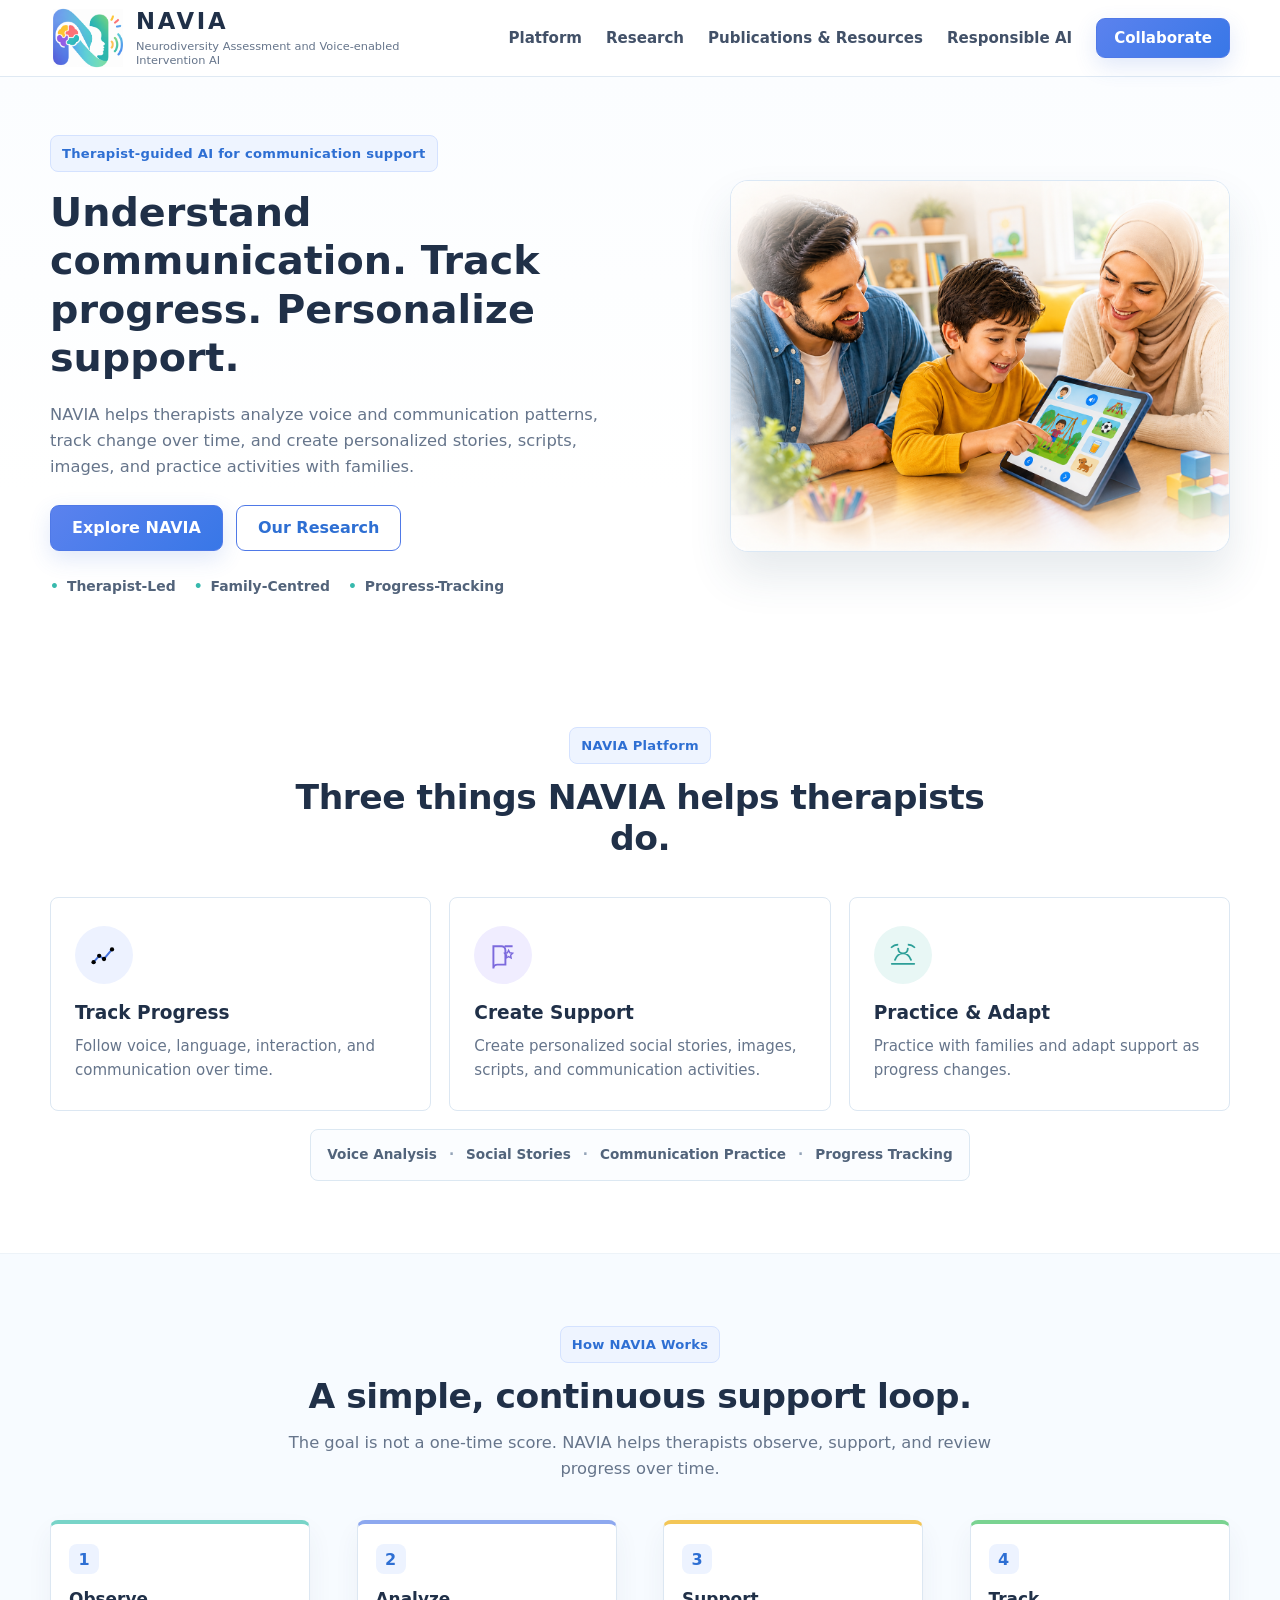
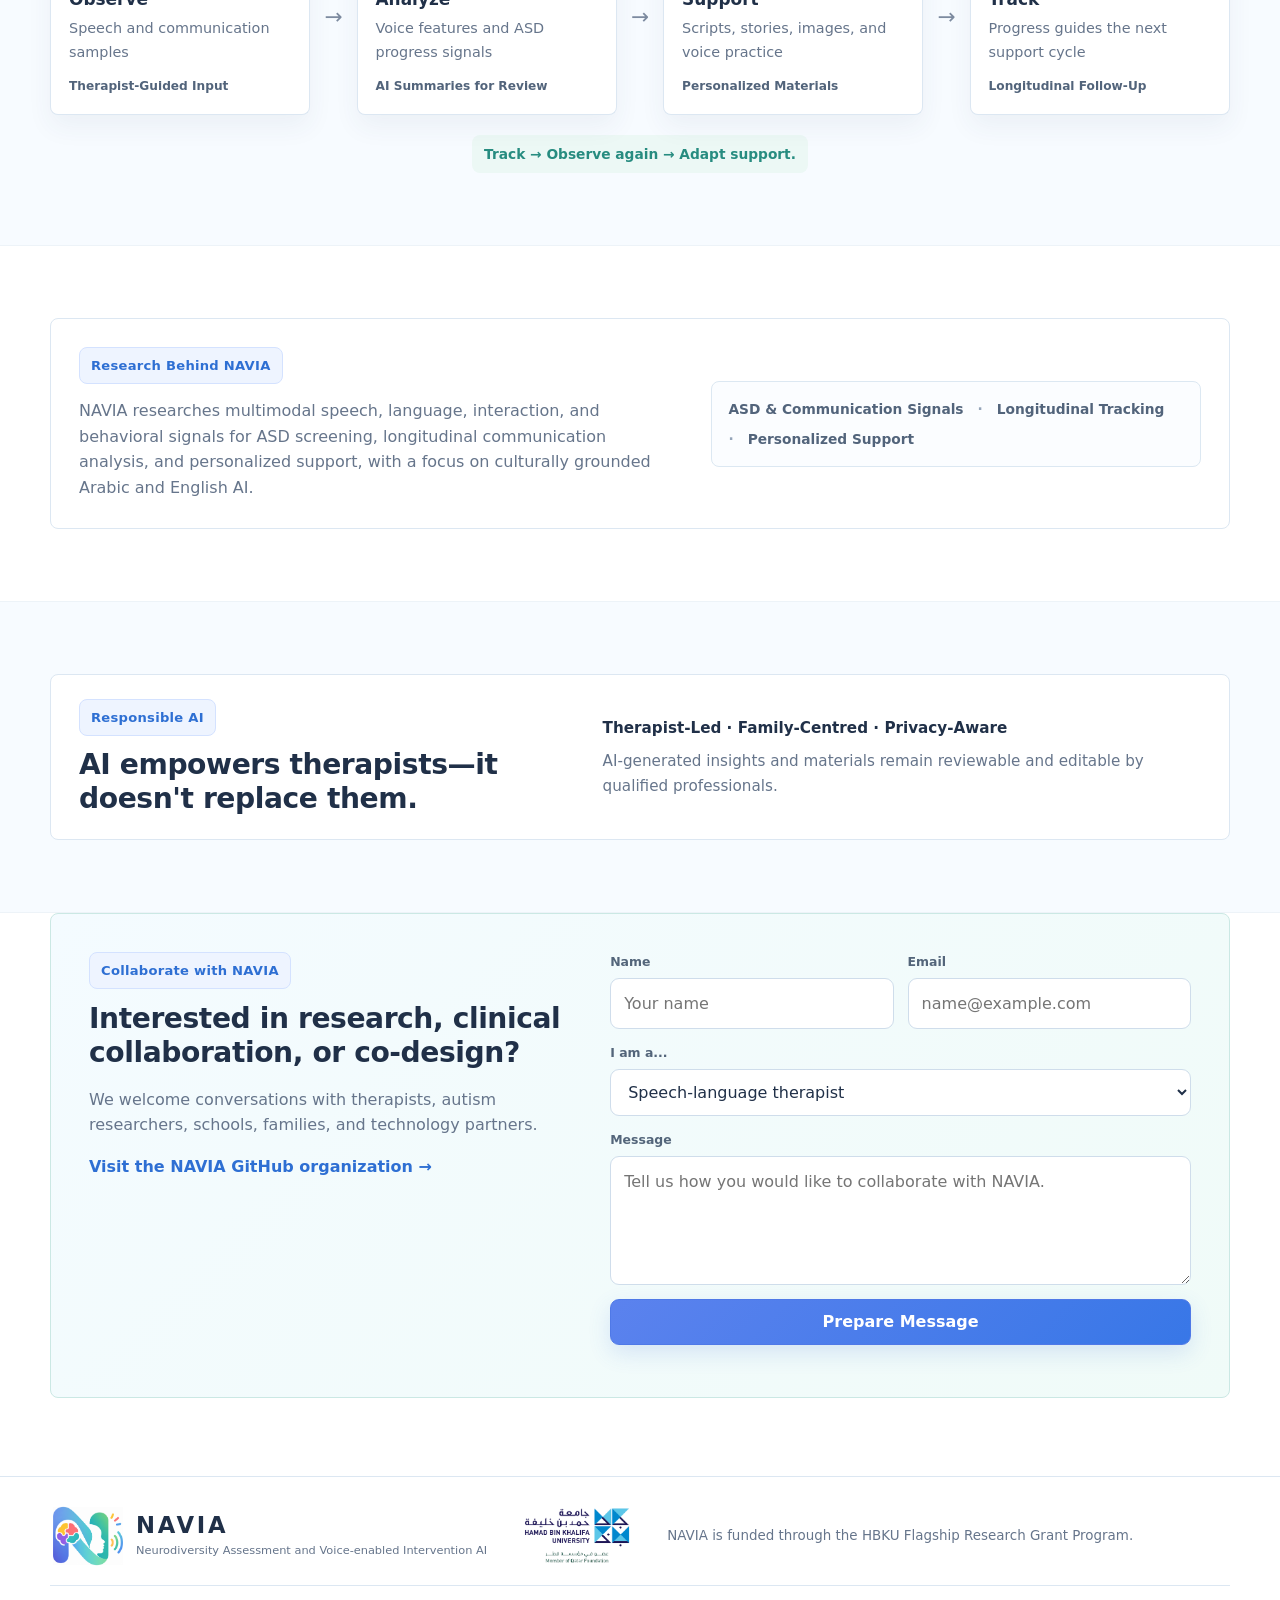
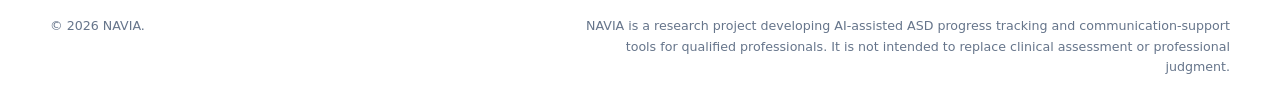
==== index.html @ 8b28de48 "Update homepage hero image" ====
<!doctype html>
<html lang="en">
<head>
  <meta charset="utf-8" />
  <meta name="viewport" content="width=device-width, initial-scale=1" />
  <meta name="description" content="NAVIA helps therapists use AI to track ASD progress, understand voice and communication patterns, and create personalized support for autistic children." />
  <meta name="theme-color" content="#ffffff" />
  <meta property="og:title" content="NAVIA — Neurodiversity Assessment and Voice-enabled Intervention AI" />
  <meta property="og:description" content="Track ASD progress, understand communication, and personalize support with therapist-guided multimodal AI." />
  <meta property="og:type" content="website" />
  <title>NAVIA — Neurodiversity Assessment and Voice-enabled Intervention AI</title>
  <link rel="stylesheet" href="styles.css?v=20260818-adapted" />
</head>
<body>
  <a class="skip-link" href="#main">Skip to content</a>

  <header class="site-header">
    <div class="container nav-wrap">
      <a class="brand" href="#home" aria-label="NAVIA home">
        <img class="brand-mark" src="assets/navia-logo.png?v=20260818-adapted" alt="" width="80" height="80" />
        <span class="brand-copy">
          <strong>NAVIA</strong>
          <small>Neurodiversity Assessment and Voice-enabled Intervention AI</small>
        </span>
      </a>

      <button class="nav-toggle" type="button" aria-label="Open navigation" aria-controls="primary-navigation" aria-expanded="false">
        <span></span><span></span><span></span>
      </button>

      <nav class="main-nav" id="primary-navigation" aria-label="Primary navigation">
        <a href="#platform">Platform</a>
        <a href="#research">Research</a>
        <a href="publications.html">Publications &amp; Resources</a>
        <a href="#responsible">Responsible AI</a>
        <a class="button button-small" href="#collaborate">Collaborate</a>
      </nav>
    </div>
  </header>

  <main id="main">
    <section class="hero" id="home">
      <div class="container hero-grid">
        <div class="hero-copy reveal">
          <span class="eyebrow">Therapist-guided AI for communication support</span>
          <h1 class="hero-title">Understand communication. Track progress. Personalize support.</h1>
          <p class="hero-lead">
            NAVIA helps therapists analyze voice and communication patterns, track change over time,
            and create personalized stories, scripts, images, and practice activities with families.
          </p>
          <div class="hero-actions">
            <a class="button" href="#platform">Explore NAVIA</a>
            <a class="button button-outline" href="#research">Our Research</a>
          </div>
          <div class="hero-trust" aria-label="NAVIA principles">
            <span>Therapist-Led</span>
            <span>Family-Centred</span>
            <span>Progress-Tracking</span>
          </div>
        </div>

        <div class="hero-visual reveal">
          <img
            src="assets/navia-hero-family.png?v=20260819-family-2"
            alt="Family supporting a child using a tablet-based communication activity"
            width="1535"
            height="1024"
          />
        </div>
      </div>
    </section>

    <section class="section" id="platform">
      <div class="container">
        <div class="section-heading reveal">
          <span class="eyebrow">NAVIA Platform</span>
          <h2>Three things NAVIA helps therapists do.</h2>
        </div>

        <div class="core-grid">
          <article class="core-card reveal">
            <div class="icon-circle blue">
              <svg viewBox="0 0 40 40" aria-hidden="true">
                <path d="M7 29l7-8 6 4 10-12" fill="none" stroke="currentColor" stroke-width="2.5"/>
                <circle cx="7" cy="29" r="2.7"/><circle cx="14" cy="21" r="2.7"/><circle cx="20" cy="25" r="2.7"/><circle cx="30" cy="13" r="2.7"/>
              </svg>
            </div>
            <h3>Track Progress</h3>
            <p>Follow voice, language, interaction, and communication over time.</p>
          </article>

          <article class="core-card reveal">
            <div class="icon-circle lavender">
              <svg viewBox="0 0 40 40" aria-hidden="true">
                <path d="M8 9h10a5 5 0 0 1 5 5v18H13a5 5 0 0 0-5 5zM32 9H22" fill="none" stroke="currentColor" stroke-width="2.4"/>
                <path d="M27 14l1.6 3.2 3.5.5-2.6 2.5.7 3.6-3.2-1.8-3.1 1.8.6-3.6-2.5-2.5 3.5-.5z" fill="none" stroke="currentColor" stroke-width="1.7"/>
              </svg>
            </div>
            <h3>Create Support</h3>
            <p>Create personalized social stories, images, scripts, and communication activities.</p>
          </article>

          <article class="core-card reveal">
            <div class="icon-circle teal">
              <svg viewBox="0 0 40 40" aria-hidden="true">
                <path d="M10 26c2-5 6-8 10-8s8 3 10 8M14 12a6 6 0 1 0 12 0M6 31h28" fill="none" stroke="currentColor" stroke-width="2.3" stroke-linecap="round"/>
                <path d="M5 11c3-3 6-4 9-4M35 11c-3-3-6-4-9-4" fill="none" stroke="currentColor" stroke-width="2"/>
              </svg>
            </div>
            <h3>Practice &amp; Adapt</h3>
            <p>Practice with families and adapt support as progress changes.</p>
          </article>
        </div>

        <div class="support-strip reveal">
          <span>Voice Analysis</span>
          <span>Social Stories</span>
          <span>Communication Practice</span>
          <span>Progress Tracking</span>
        </div>
      </div>
    </section>

    <section class="section soft" id="workflow">
      <div class="container">
        <div class="section-heading reveal">
          <span class="eyebrow">How NAVIA Works</span>
          <h2>A simple, continuous support loop.</h2>
          <p>The goal is not a one-time score. NAVIA helps therapists observe, support, and review progress over time.</p>
        </div>

        <div class="workflow-grid">
          <article class="workflow-step reveal">
            <span class="step-number">1</span>
            <h3>Observe</h3>
            <p>Speech and communication samples</p>
            <small>Therapist-Guided Input</small>
          </article>
          <div class="workflow-arrow" aria-hidden="true">→</div>
          <article class="workflow-step reveal">
            <span class="step-number">2</span>
            <h3>Analyze</h3>
            <p>Voice features and ASD progress signals</p>
            <small>AI Summaries for Review</small>
          </article>
          <div class="workflow-arrow" aria-hidden="true">→</div>
          <article class="workflow-step reveal">
            <span class="step-number">3</span>
            <h3>Support</h3>
            <p>Scripts, stories, images, and voice practice</p>
            <small>Personalized Materials</small>
          </article>
          <div class="workflow-arrow" aria-hidden="true">→</div>
          <article class="workflow-step reveal">
            <span class="step-number">4</span>
            <h3>Track</h3>
            <p>Progress guides the next support cycle</p>
            <small>Longitudinal Follow-Up</small>
          </article>
        </div>
        <p class="loop-note reveal">Track → Observe again → Adapt support.</p>
      </div>
    </section>

    <section class="section" id="research">
      <div class="container research-card reveal">
        <div class="research-copy">
          <span class="eyebrow">Research Behind NAVIA</span>
          <p>
            NAVIA researches multimodal speech, language, interaction, and behavioral signals for ASD
            screening, longitudinal communication analysis, and personalized support, with a focus on
            culturally grounded Arabic and English AI.
          </p>
        </div>

        <div class="research-tags" aria-label="NAVIA research areas">
          <span>ASD &amp; Communication Signals</span>
          <span>Longitudinal Tracking</span>
          <span>Personalized Support</span>
        </div>
      </div>
    </section>

    <section class="section soft" id="responsible">
      <div class="container responsible-block reveal">
        <div>
          <span class="eyebrow">Responsible AI</span>
          <h2>AI empowers therapists—it doesn't replace them.</h2>
        </div>
        <div class="responsible-copy">
          <strong>Therapist-Led · Family-Centred · Privacy-Aware</strong>
          <p>AI-generated insights and materials remain reviewable and editable by qualified professionals.</p>
        </div>
      </div>
    </section>

    <section class="cta-section" id="collaborate">
      <div class="container cta-card reveal">
        <div>
          <span class="eyebrow">Collaborate with NAVIA</span>
          <h2>Interested in research, clinical collaboration, or co-design?</h2>
          <p>We welcome conversations with therapists, autism researchers, schools, families, and technology partners.</p>
          <a class="text-link" href="https://github.com/NAVIA-NeurodiversityWSpeech">Visit the NAVIA GitHub organization →</a>
        </div>

        <form class="contact-form" id="contactForm">
          <label>
            <span>Name</span>
            <input type="text" name="name" placeholder="Your name" required />
          </label>
          <label>
            <span>Email</span>
            <input type="email" name="email" placeholder="name@example.com" required />
          </label>
          <label class="full">
            <span>I am a...</span>
            <select name="role">
              <option>Speech-language therapist</option>
              <option>Behavioral therapist</option>
              <option>Research collaborator</option>
              <option>Parent / caregiver</option>
              <option>School or community partner</option>
              <option>Technology / industry partner</option>
              <option>Other</option>
            </select>
          </label>
          <label class="full">
            <span>Message</span>
            <textarea name="message" rows="4" placeholder="Tell us how you would like to collaborate with NAVIA."></textarea>
          </label>
          <button class="button full" type="submit">Prepare Message</button>
          <p class="form-note full" id="formMessage" aria-live="polite"></p>
        </form>
      </div>
    </section>
  </main>

  <footer class="site-footer">
    <div class="container footer-brand-line">
      <a class="brand footer-brand" href="#home">
        <img class="brand-mark" src="assets/navia-logo.png?v=20260818-adapted" alt="" width="80" height="80" />
        <span class="brand-copy">
          <strong>NAVIA</strong>
          <small>Neurodiversity Assessment and Voice-enabled Intervention AI</small>
        </span>
      </a>
      <img src="assets/hbku-logo.png?v=20260819-funding" alt="Hamad Bin Khalifa University, Member of Qatar Foundation" width="627" height="318" />
      <p>NAVIA is funded through the HBKU Flagship Research Grant Program.</p>
    </div>
    <div class="container footer-bottom">
      <p>© <span id="year"></span> NAVIA.</p>
      <p>NAVIA is a research project developing AI-assisted ASD progress tracking and communication-support tools for qualified professionals. It is not intended to replace clinical assessment or professional judgment.</p>
    </div>
  </footer>

  <script src="script.js?v=20260818-adapted"></script>
</body>
</html>
---- styles.css ----
:root {
  --bg: #ffffff;
  --ink: #203048;
  --muted: #66758b;
  --line: #dce7f2;
  --blue: #4f79e7;
  --blue-2: #2e6fd3;
  --teal: #37b9ad;
  --lavender: #8f7ae7;
  --soft: #f7fbff;
  --shadow: 0 18px 50px rgba(51, 82, 120, 0.10);
  --radius: 8px;
  --max: 1180px;
}

* { box-sizing: border-box; }
html { scroll-behavior: smooth; }
body {
  margin: 0;
  font-family: Inter, ui-sans-serif, system-ui, -apple-system, BlinkMacSystemFont, "Segoe UI", sans-serif;
  color: var(--ink);
  background: var(--bg);
  line-height: 1.6;
  -webkit-font-smoothing: antialiased;
}
a { color: inherit; text-decoration: none; }
img, svg { max-width: 100%; display: block; }
button, input, textarea, select { font: inherit; }
.container { width: min(var(--max), calc(100% - 40px)); margin: 0 auto; }

.skip-link {
  position: absolute;
  top: -60px;
  left: 16px;
  z-index: 999;
  padding: 10px 14px;
  border-radius: 8px;
  background: var(--ink);
  color: white;
}
.skip-link:focus { top: 12px; }

.site-header {
  position: sticky;
  top: 0;
  z-index: 50;
  border-bottom: 1px solid rgba(220,231,242,.9);
  background: rgba(255,255,255,.94);
  backdrop-filter: blur(14px);
}
.nav-wrap {
  min-height: 76px;
  display: flex;
  align-items: center;
  justify-content: space-between;
  gap: 24px;
}
.brand { display: inline-flex; align-items: center; gap: 10px; }
.brand-mark { width: 76px; height: 62px; object-fit: contain; flex: 0 0 auto; }
.brand-copy { display: flex; flex-direction: column; line-height: 1.08; }
.brand-copy strong { font-size: 1.42rem; letter-spacing: .12em; font-weight: 700; }
.brand-copy small {
  margin-top: 5px;
  max-width: 285px;
  color: var(--muted);
  font-size: .71rem;
  line-height: 1.25;
}

.main-nav { display: flex; align-items: center; gap: 24px; }
.main-nav a { color: #425168; font-size: .94rem; font-weight: 650; }
.main-nav a:not(.button):hover,
.main-nav a.active { color: var(--blue-2); }
.nav-toggle { display: none; border: 0; background: transparent; padding: 8px; cursor: pointer; }
.nav-toggle span { display: block; width: 24px; height: 2px; background: var(--ink); margin: 5px 0; border-radius: 999px; }

.button {
  display: inline-flex;
  align-items: center;
  justify-content: center;
  min-height: 46px;
  padding: 0 21px;
  border: 1px solid var(--blue);
  border-radius: 9px;
  background: linear-gradient(135deg, #5b82ee, #3877e7);
  color: white !important;
  font-weight: 700;
  box-shadow: 0 8px 22px rgba(61,112,220,.16);
  transition: transform .18s ease, box-shadow .18s ease;
}
.button:hover { transform: translateY(-1px); box-shadow: 0 11px 28px rgba(61,112,220,.22); }
.button-small { min-height: 40px; padding: 0 17px; }
.button-outline { background: white; color: var(--blue-2) !important; box-shadow: none; }

.hero {
  position: relative;
  overflow: hidden;
  padding: 58px 0 58px;
  background: linear-gradient(180deg, #fbfdff 0%, #ffffff 72%);
}
.hero-grid { display: grid; grid-template-columns: 1.03fr .97fr; gap: 54px; align-items: center; }
.eyebrow {
  display: inline-flex;
  padding: 7px 11px;
  border-radius: 8px;
  background: #eef4ff;
  border: 1px solid #d4e2ff;
  color: var(--blue-2);
  font-size: .82rem;
  font-weight: 700;
  letter-spacing: .02em;
}
h1, h2, h3 { margin: 0; line-height: 1.18; }
.hero-title {
  margin-top: 16px;
  max-width: 690px;
  font-size: clamp(1.95rem, 3.1vw, 2.85rem);
  line-height: 1.22;
  font-weight: 720;
  letter-spacing: 0;
}
h2 { font-size: clamp(1.7rem, 2.7vw, 2.45rem); letter-spacing: -.015em; }
h3 { font-size: 1.06rem; }
.hero-lead {
  margin: 20px 0 0;
  max-width: 620px;
  color: var(--muted);
  font-size: 1.02rem;
}
.hero-actions { display: flex; gap: 13px; margin-top: 25px; }
.hero-trust {
  display: flex;
  flex-wrap: wrap;
  gap: 9px 18px;
  margin-top: 24px;
  color: #52637a;
  font-size: .87rem;
  font-weight: 650;
}
.hero-trust span::before { content: "•"; color: var(--teal); margin-right: 8px; }
.hero-visual {
  width: min(100%, 500px);
  justify-self: end;
  overflow: hidden;
  border: 1px solid #dbe8f5;
  border-radius: 18px;
  box-shadow: 0 24px 44px rgba(53,83,110,.12);
  background: #fff;
}
.hero-visual img {
  display: block;
  width: 100%;
  height: clamp(285px, 31vw, 370px);
  object-fit: cover;
}

.section { padding: 72px 0; }
.section.soft {
  background: var(--soft);
  border-top: 1px solid #edf3f8;
  border-bottom: 1px solid #edf3f8;
}
.section-heading { max-width: 760px; margin: 0 auto 38px; text-align: center; }
.section-heading h2 { margin-top: 13px; }
.section-heading p { margin: 14px 0 0; color: var(--muted); font-size: 1.02rem; }

.core-grid {
  display: grid;
  grid-template-columns: repeat(3, minmax(0, 1fr));
  gap: 18px;
}
.core-card {
  padding: 28px 24px;
  border: 1px solid var(--line);
  border-radius: var(--radius);
  background: white;
  transition: transform .18s ease, box-shadow .18s ease, border-color .18s ease;
}
.core-card:hover { transform: translateY(-3px); box-shadow: var(--shadow); border-color: #c9d9eb; }
.core-card h3 { margin-top: 18px; font-size: 1.16rem; }
.core-card p { margin: 10px 0 0; color: var(--muted); font-size: .94rem; }
.icon-circle {
  width: 58px;
  height: 58px;
  border-radius: 50%;
  display: grid;
  place-items: center;
}
.icon-circle svg { width: 32px; height: 32px; }
.icon-circle.blue { color: #4673df; background: #edf2ff; }
.icon-circle.teal { color: #2d9f98; background: #e8f7f5; }
.icon-circle.lavender { color: #7c6add; background: #f0edff; }

.support-strip {
  width: fit-content;
  margin: 18px auto 0;
  padding: 14px 16px;
  display: flex;
  align-items: center;
  flex-wrap: wrap;
  gap: 8px 12px;
  border: 1px solid #dce8f2;
  border-radius: 8px;
  background: #fbfdff;
}
.support-strip span + span::before {
  content: "·";
  margin-right: 12px;
  color: #94a4b8;
  font-weight: 800;
}
.support-strip span {
  color: #52647b;
  font-size: .85rem;
  font-weight: 700;
}

.workflow-grid {
  display: grid;
  grid-template-columns: 1fr auto 1fr auto 1fr auto 1fr;
  gap: 14px;
  align-items: stretch;
}
.workflow-step {
  position: relative;
  padding: 20px 18px 18px;
  border: 1px solid var(--line);
  border-top: 4px solid #78d4c8;
  border-radius: 8px;
  background: white;
  box-shadow: 0 12px 26px rgba(45,72,96,.06);
}
.workflow-step:nth-of-type(2) { border-top-color: #8da8ef; }
.workflow-step:nth-of-type(3) { border-top-color: #f3c657; }
.workflow-step:nth-of-type(4) { border-top-color: #7ad391; }
.workflow-step h3 { margin-top: 15px; }
.workflow-step p { margin: 8px 0 0; color: var(--muted); font-size: .9rem; }
.workflow-step small {
  display: block;
  margin-top: 13px;
  color: #52647b;
  font-size: .76rem;
  font-weight: 700;
}
.workflow-arrow {
  display: grid;
  place-items: center;
  color: #7d8ba0;
  font-size: 1.35rem;
}
.step-number {
  width: 30px;
  height: 30px;
  display: grid;
  place-items: center;
  border-radius: 8px;
  background: #edf3ff;
  color: var(--blue-2);
  font-weight: 800;
}
.loop-note {
  width: fit-content;
  margin: 20px auto 0;
  padding: 8px 12px;
  border-radius: 8px;
  background: #ecf8f5;
  color: #278c80;
  font-size: .86rem;
  font-weight: 700;
}

.research-card {
  display: grid;
  grid-template-columns: 1.1fr .9fr;
  gap: 34px;
  align-items: center;
  padding: 28px;
  border: 1px solid var(--line);
  border-radius: 8px;
  background: white;
}
.research-copy p { margin: 14px 0 0; color: var(--muted); }
.research-tags {
  display: flex;
  flex-wrap: wrap;
  gap: 8px 14px;
  padding: 16px;
  border: 1px solid #dce8f2;
  border-radius: 8px;
  background: #fbfdff;
  color: #52647b;
  font-size: .86rem;
  font-weight: 700;
}
.research-tags span + span::before {
  content: "·";
  margin-right: 14px;
  color: #94a4b8;
  font-weight: 800;
}

.responsible-block {
  display: grid;
  grid-template-columns: .9fr 1.1fr;
  gap: 34px;
  align-items: center;
  padding: 24px 28px;
  border: 1px solid var(--line);
  border-radius: 8px;
  background: white;
}
.responsible-block h2 {
  margin-top: 12px;
  font-size: clamp(1.45rem, 2.2vw, 2rem);
}
.responsible-copy strong {
  display: block;
  color: var(--ink);
  font-size: .95rem;
}
.responsible-copy p {
  margin: 9px 0 0;
  color: var(--muted);
  font-size: .95rem;
}

.cta-section { padding: 0 0 78px; }
.cta-card {
  display: grid;
  grid-template-columns: .9fr 1.1fr;
  gap: 46px;
  padding: 38px;
  border: 1px solid #cbe8e4;
  border-radius: 8px;
  background: linear-gradient(135deg, #f4fbff 0%, #f0fbf8 100%);
}
.cta-card h2 {
  margin-top: 13px;
  font-size: clamp(1.6rem, 2.2vw, 2.1rem);
  line-height: 1.22;
}
.cta-card p { color: var(--muted); }
.text-link { color: var(--blue-2); font-weight: 700; }
.text-link:hover { text-decoration: underline; }

.contact-form { display: grid; grid-template-columns: 1fr 1fr; gap: 14px; }
.contact-form label { display: grid; gap: 6px; }
.contact-form label span { font-size: .78rem; color: #53657a; font-weight: 700; }
.contact-form input,
.contact-form textarea,
.contact-form select {
  width: 100%;
  border: 1px solid #cfddeb;
  border-radius: 9px;
  padding: 12px 13px;
  background: white;
  color: var(--ink);
  outline: none;
}
.contact-form input:focus,
.contact-form textarea:focus,
.contact-form select:focus {
  border-color: var(--blue);
  box-shadow: 0 0 0 3px rgba(79,121,231,.10);
}
.contact-form .full { grid-column: 1 / -1; }
.form-note { margin: 0; color: #278a7e !important; font-size: .86rem; }

.site-footer { border-top: 1px solid var(--line); padding: 28px 0 22px; }
.footer-brand-line {
  display: flex;
  align-items: center;
  gap: 36px;
}
.footer-brand {
  flex: 0 0 auto;
  min-width: 420px;
}
.footer-brand .brand-copy small {
  max-width: none;
  line-height: 1.35;
  white-space: nowrap;
}
.footer-brand-line > img {
  width: 108px;
  height: auto;
  object-fit: contain;
}
.footer-brand-line p {
  margin: 0;
  color: var(--muted);
  font-size: .84rem;
}
.footer-bottom {
  display: flex;
  justify-content: space-between;
  gap: 24px;
  margin-top: 18px;
  padding-top: 18px;
  border-top: 1px solid var(--line);
  color: var(--muted);
  font-size: .79rem;
}
.footer-bottom p:last-child { max-width: 650px; text-align: right; }

.page-hero {
  padding: 58px 0 38px;
  background: linear-gradient(180deg, #fbfdff 0%, #ffffff 72%);
}
.page-hero-copy {
  max-width: 780px;
}
.page-hero-copy h1 {
  margin-top: 16px;
  font-size: clamp(1.95rem, 3vw, 2.85rem);
  line-height: 1.2;
  font-weight: 720;
  letter-spacing: 0;
}
.page-hero-copy p {
  margin: 18px 0 0;
  max-width: 680px;
  color: var(--muted);
}
.resource-grid {
  display: grid;
  grid-template-columns: repeat(3, minmax(0, 1fr));
  gap: 18px;
}
.resource-card {
  padding: 24px;
  border: 1px solid var(--line);
  border-radius: 8px;
  background: white;
}
.resource-card p {
  margin: 10px 0 0;
  color: var(--muted);
  font-size: .94rem;
}
.publication-list {
  display: grid;
  gap: 16px;
}
.publication-item {
  padding: 22px;
  border: 1px solid var(--line);
  border-radius: 8px;
  background: white;
}
.publication-meta {
  margin-bottom: 8px;
  color: var(--blue-2);
  font-size: .78rem;
  font-weight: 800;
  text-transform: uppercase;
  letter-spacing: .03em;
}
.publication-item p {
  margin: 8px 0 0;
  color: var(--muted);
}
.publication-actions {
  display: flex;
  flex-wrap: wrap;
  gap: 9px;
  margin-top: 15px;
}
.publication-actions button {
  min-height: 36px;
  padding: 0 13px;
  border: 1px solid #cfddeb;
  border-radius: 8px;
  background: #f5f8fb;
  color: #7b8999;
  font: inherit;
  font-size: .83rem;
  font-weight: 700;
  cursor: not-allowed;
}
.bibtex {
  overflow-x: auto;
  margin: 15px 0 0;
  padding: 14px;
  border: 1px solid #e1eaf3;
  border-radius: 8px;
  background: #f8fbfd;
  color: #4f5f73;
  font-size: .78rem;
  line-height: 1.55;
}

.reveal {
  opacity: 0;
  transform: translateY(14px);
  transition: opacity .55s ease, transform .55s ease;
}
.reveal.visible { opacity: 1; transform: none; }

@media (max-width: 1050px) {
  .main-nav { gap: 16px; }
  .hero-grid { gap: 38px; }
  .workflow-grid { grid-template-columns: 1fr 1fr; }
  .workflow-arrow { display: none; }
  .resource-grid { grid-template-columns: 1fr 1fr; }
}

@media (max-width: 820px) {
  .container { width: min(100% - 28px, var(--max)); }
  .nav-toggle { display: block; }
  .main-nav {
    position: absolute;
    left: 14px;
    right: 14px;
    top: 70px;
    display: none;
    flex-direction: column;
    align-items: stretch;
    padding: 16px;
    border: 1px solid var(--line);
  border-radius: 8px;
    background: white;
    box-shadow: var(--shadow);
  }
  .main-nav.open { display: flex; }
  .main-nav a { padding: 7px 4px; }
  .main-nav .button { margin-top: 4px; }

  .hero { padding-top: 40px; }
  .hero-grid,
  .research-card,
  .responsible-block,
  .cta-card { grid-template-columns: 1fr; }
  .core-grid { grid-template-columns: 1fr; }
  .hero-copy { order: 1; }
  .hero-visual {
    order: 2;
    width: 100%;
    justify-self: stretch;
  }
  .hero-visual img {
    height: auto;
    aspect-ratio: 3 / 2;
  }
  .footer-brand-line {
    align-items: flex-start;
    flex-wrap: wrap;
    gap: 20px;
  }
  .footer-bottom { flex-direction: column; }
  .footer-bottom p:last-child { text-align: left; }
}

@media (max-width: 560px) {
  .brand-copy small { display: none; }
  .nav-wrap { min-height: 68px; }
  .brand-mark { width: 68px; height: 54px; }
  .hero { padding: 34px 0 48px; }
  .hero-title { font-size: 1.85rem; }
  .hero-actions { flex-direction: column; align-items: stretch; }
  .section { padding: 58px 0; }
  .workflow-grid,
  .resource-grid,
  .contact-form { grid-template-columns: 1fr; }
  .contact-form .full { grid-column: auto; }
  .cta-card,
  .responsible-block { padding: 26px 20px; }
  .footer-brand {
    min-width: 0;
    width: 100%;
  }
  .footer-brand .brand-copy small { white-space: normal; }
  .footer-brand-line { flex-direction: column; }
}
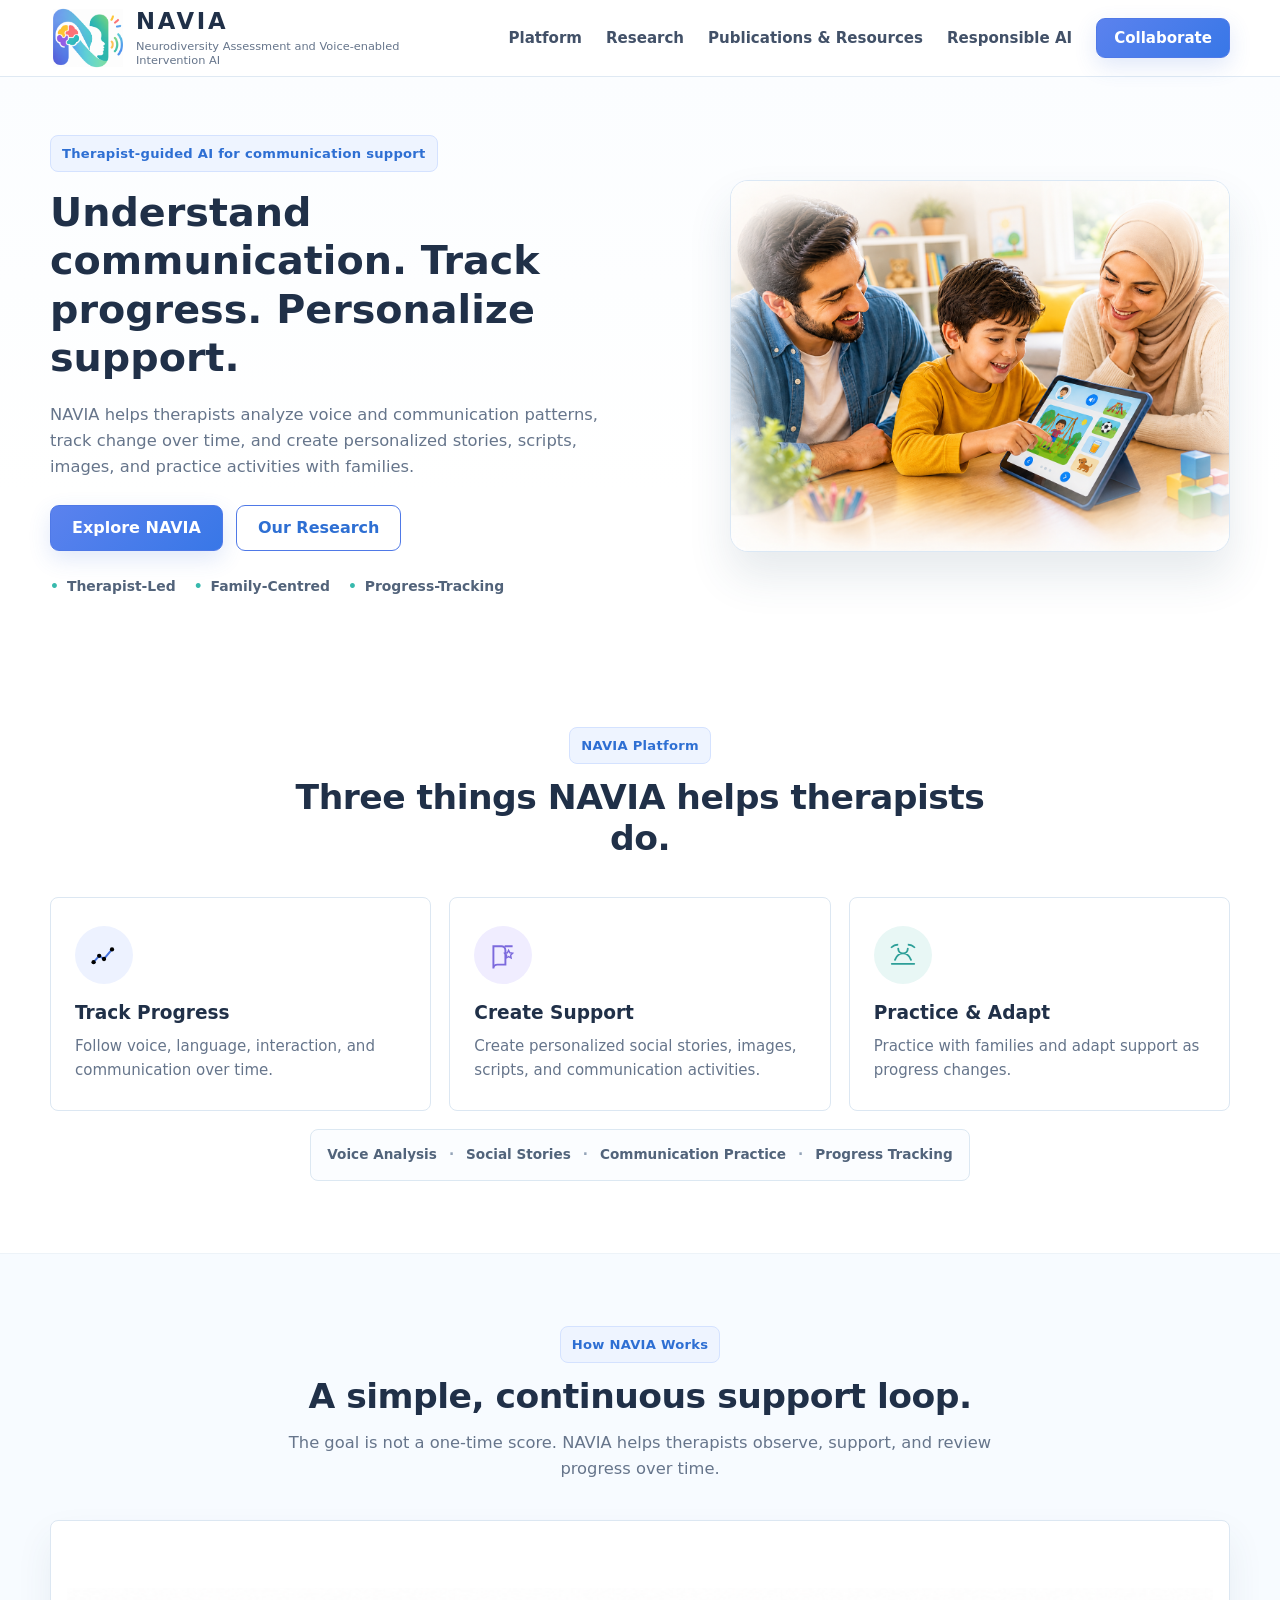
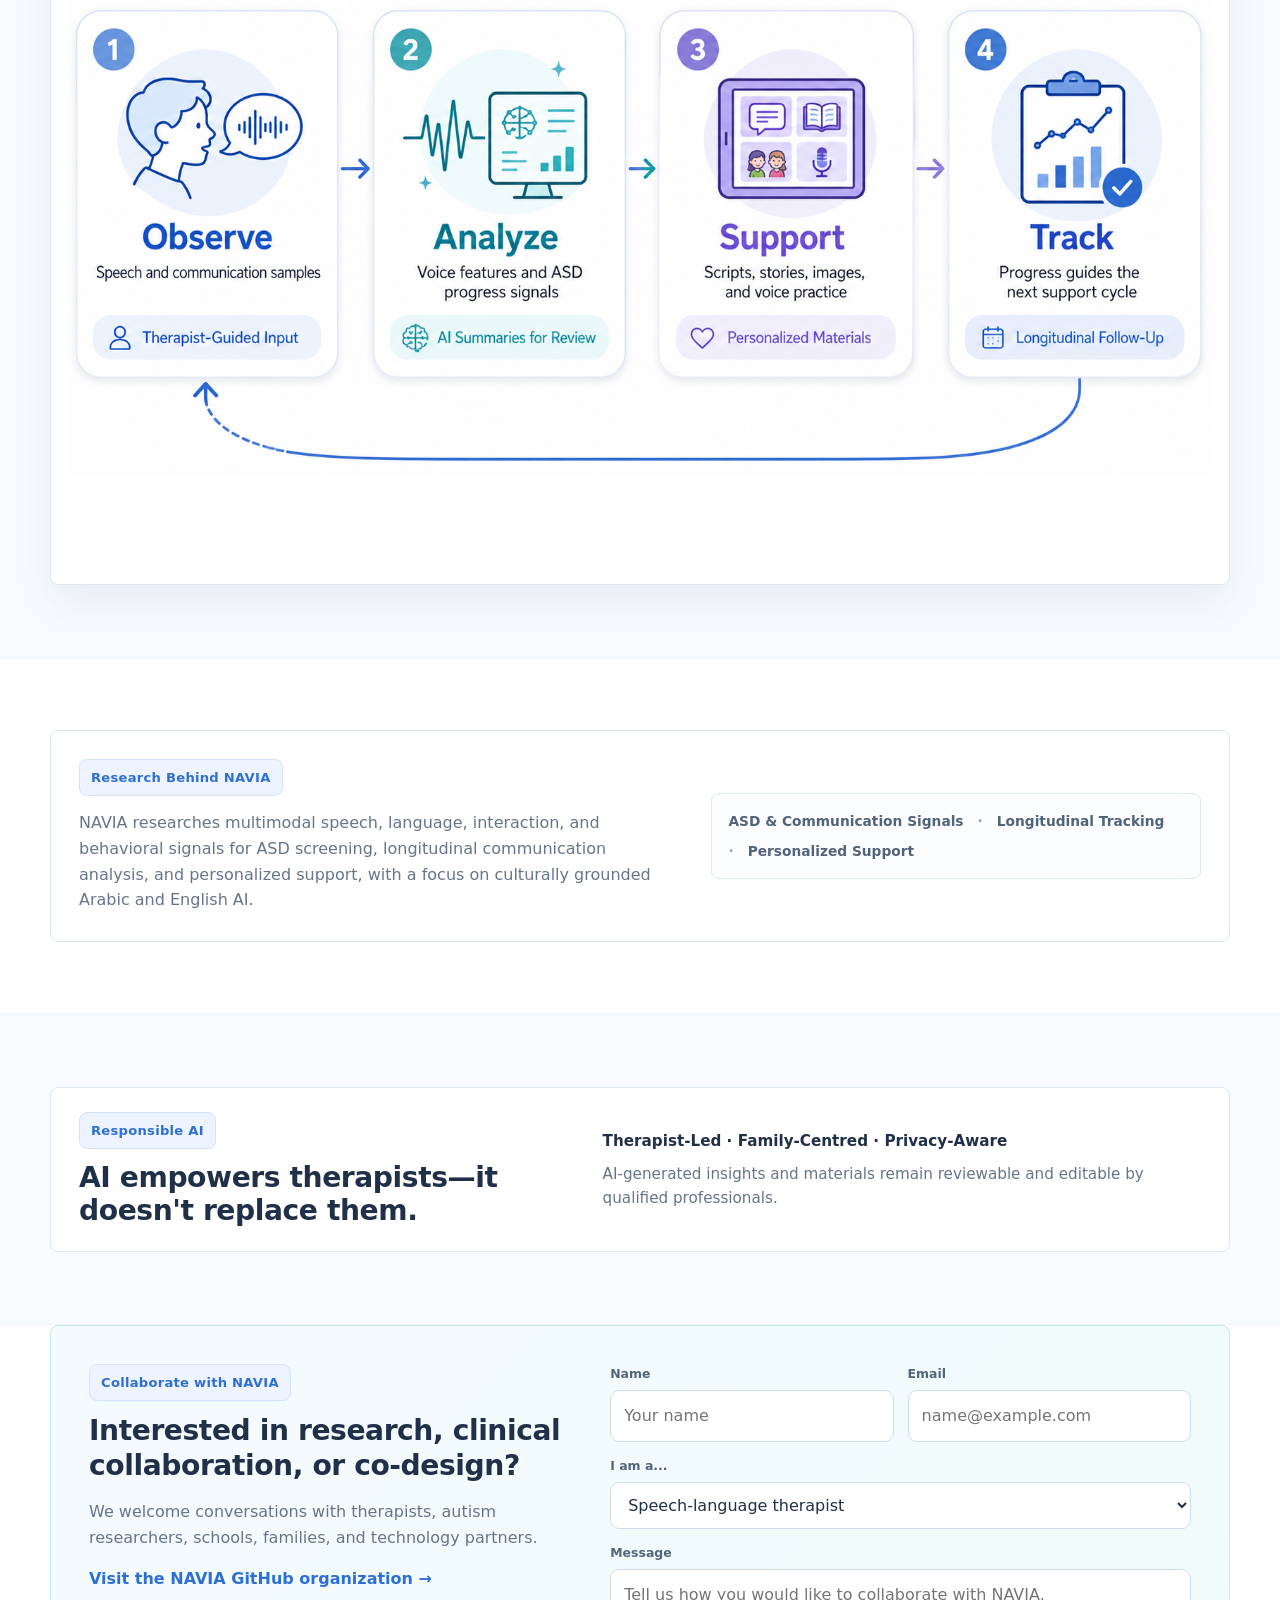
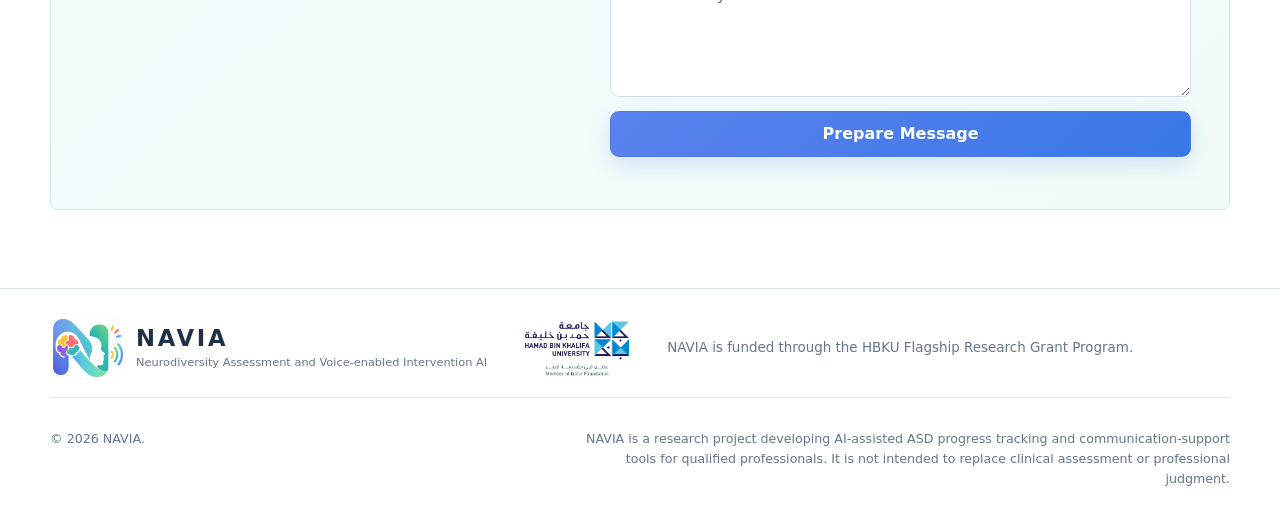
==== commit da7e32c7: "Replace workflow cards with diagram image" ====
--- a/index.html
+++ b/index.html
@@ -129,36 +129,14 @@
           <p>The goal is not a one-time score. NAVIA helps therapists observe, support, and review progress over time.</p>
         </div>
 
-        <div class="workflow-grid">
-          <article class="workflow-step reveal">
-            <span class="step-number">1</span>
-            <h3>Observe</h3>
-            <p>Speech and communication samples</p>
-            <small>Therapist-Guided Input</small>
-          </article>
-          <div class="workflow-arrow" aria-hidden="true">→</div>
-          <article class="workflow-step reveal">
-            <span class="step-number">2</span>
-            <h3>Analyze</h3>
-            <p>Voice features and ASD progress signals</p>
-            <small>AI Summaries for Review</small>
-          </article>
-          <div class="workflow-arrow" aria-hidden="true">→</div>
-          <article class="workflow-step reveal">
-            <span class="step-number">3</span>
-            <h3>Support</h3>
-            <p>Scripts, stories, images, and voice practice</p>
-            <small>Personalized Materials</small>
-          </article>
-          <div class="workflow-arrow" aria-hidden="true">→</div>
-          <article class="workflow-step reveal">
-            <span class="step-number">4</span>
-            <h3>Track</h3>
-            <p>Progress guides the next support cycle</p>
-            <small>Longitudinal Follow-Up</small>
-          </article>
-        </div>
-        <p class="loop-note reveal">Track → Observe again → Adapt support.</p>
+        <div class="workflow-diagram reveal">
+          <img
+            src="assets/navia-workflow-diagram.png?v=20260819-workflow"
+            alt="NAVIA workflow: Observe, Analyze, Support, and Track in a continuous support cycle"
+            width="1672"
+            height="941"
+          />
+        </div>
       </div>
     </section>
 
--- a/styles.css
+++ b/styles.css
@@ -215,58 +215,17 @@
   font-weight: 700;
 }
 
-.workflow-grid {
-  display: grid;
-  grid-template-columns: 1fr auto 1fr auto 1fr auto 1fr;
-  gap: 14px;
-  align-items: stretch;
-}
-.workflow-step {
-  position: relative;
-  padding: 20px 18px 18px;
+.workflow-diagram {
+  overflow: hidden;
   border: 1px solid var(--line);
-  border-top: 4px solid #78d4c8;
-  border-radius: 8px;
-  background: white;
-  box-shadow: 0 12px 26px rgba(45,72,96,.06);
-}
-.workflow-step:nth-of-type(2) { border-top-color: #8da8ef; }
-.workflow-step:nth-of-type(3) { border-top-color: #f3c657; }
-.workflow-step:nth-of-type(4) { border-top-color: #7ad391; }
-.workflow-step h3 { margin-top: 15px; }
-.workflow-step p { margin: 8px 0 0; color: var(--muted); font-size: .9rem; }
-.workflow-step small {
+  border-radius: 8px;
+  background: white;
+  box-shadow: 0 18px 36px rgba(45,72,96,.08);
+}
+.workflow-diagram img {
   display: block;
-  margin-top: 13px;
-  color: #52647b;
-  font-size: .76rem;
-  font-weight: 700;
-}
-.workflow-arrow {
-  display: grid;
-  place-items: center;
-  color: #7d8ba0;
-  font-size: 1.35rem;
-}
-.step-number {
-  width: 30px;
-  height: 30px;
-  display: grid;
-  place-items: center;
-  border-radius: 8px;
-  background: #edf3ff;
-  color: var(--blue-2);
-  font-weight: 800;
-}
-.loop-note {
-  width: fit-content;
-  margin: 20px auto 0;
-  padding: 8px 12px;
-  border-radius: 8px;
-  background: #ecf8f5;
-  color: #278c80;
-  font-size: .86rem;
-  font-weight: 700;
+  width: 100%;
+  height: auto;
 }
 
 .research-card {
@@ -500,8 +459,6 @@
 @media (max-width: 1050px) {
   .main-nav { gap: 16px; }
   .hero-grid { gap: 38px; }
-  .workflow-grid { grid-template-columns: 1fr 1fr; }
-  .workflow-arrow { display: none; }
   .resource-grid { grid-template-columns: 1fr 1fr; }
 }
 
@@ -559,9 +516,15 @@
   .hero-title { font-size: 1.85rem; }
   .hero-actions { flex-direction: column; align-items: stretch; }
   .section { padding: 58px 0; }
-  .workflow-grid,
   .resource-grid,
   .contact-form { grid-template-columns: 1fr; }
+  .workflow-diagram {
+    overflow-x: auto;
+    -webkit-overflow-scrolling: touch;
+  }
+  .workflow-diagram img {
+    min-width: 760px;
+  }
   .contact-form .full { grid-column: auto; }
   .cta-card,
   .responsible-block { padding: 26px 20px; }
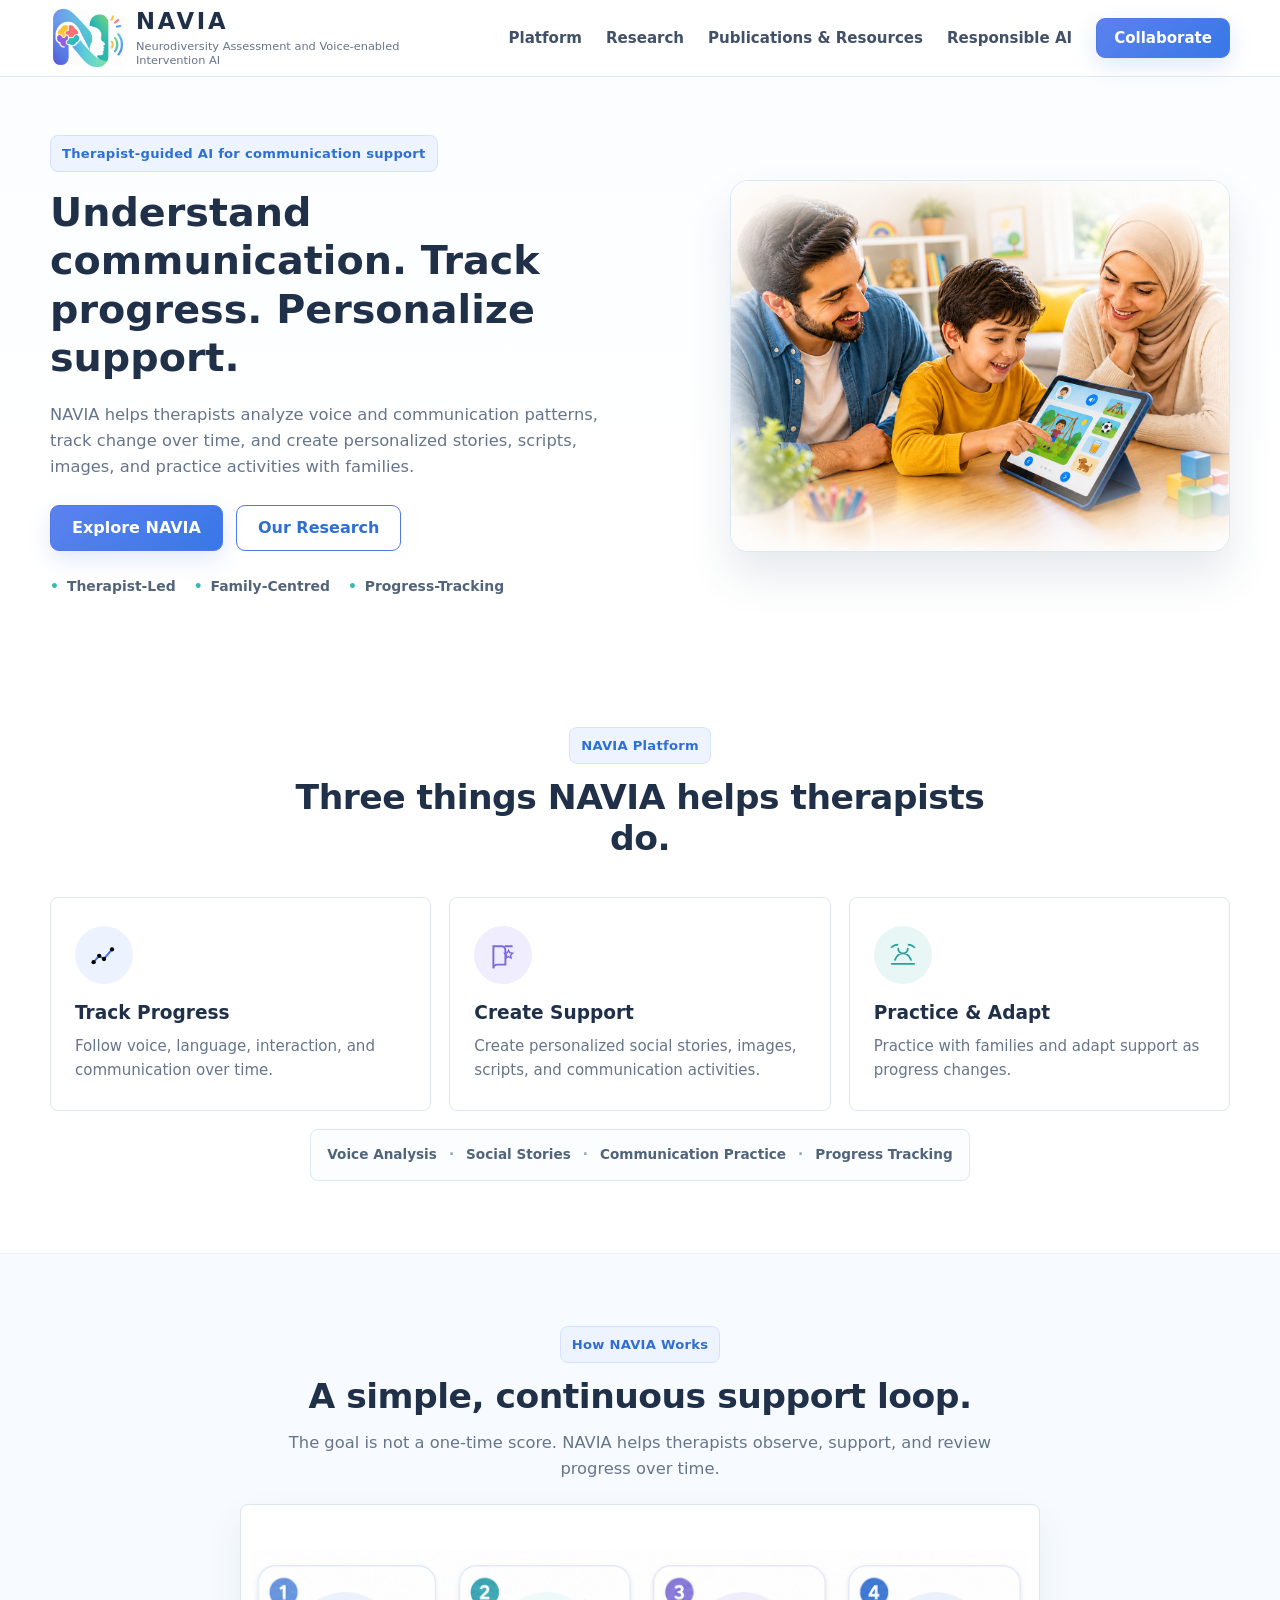
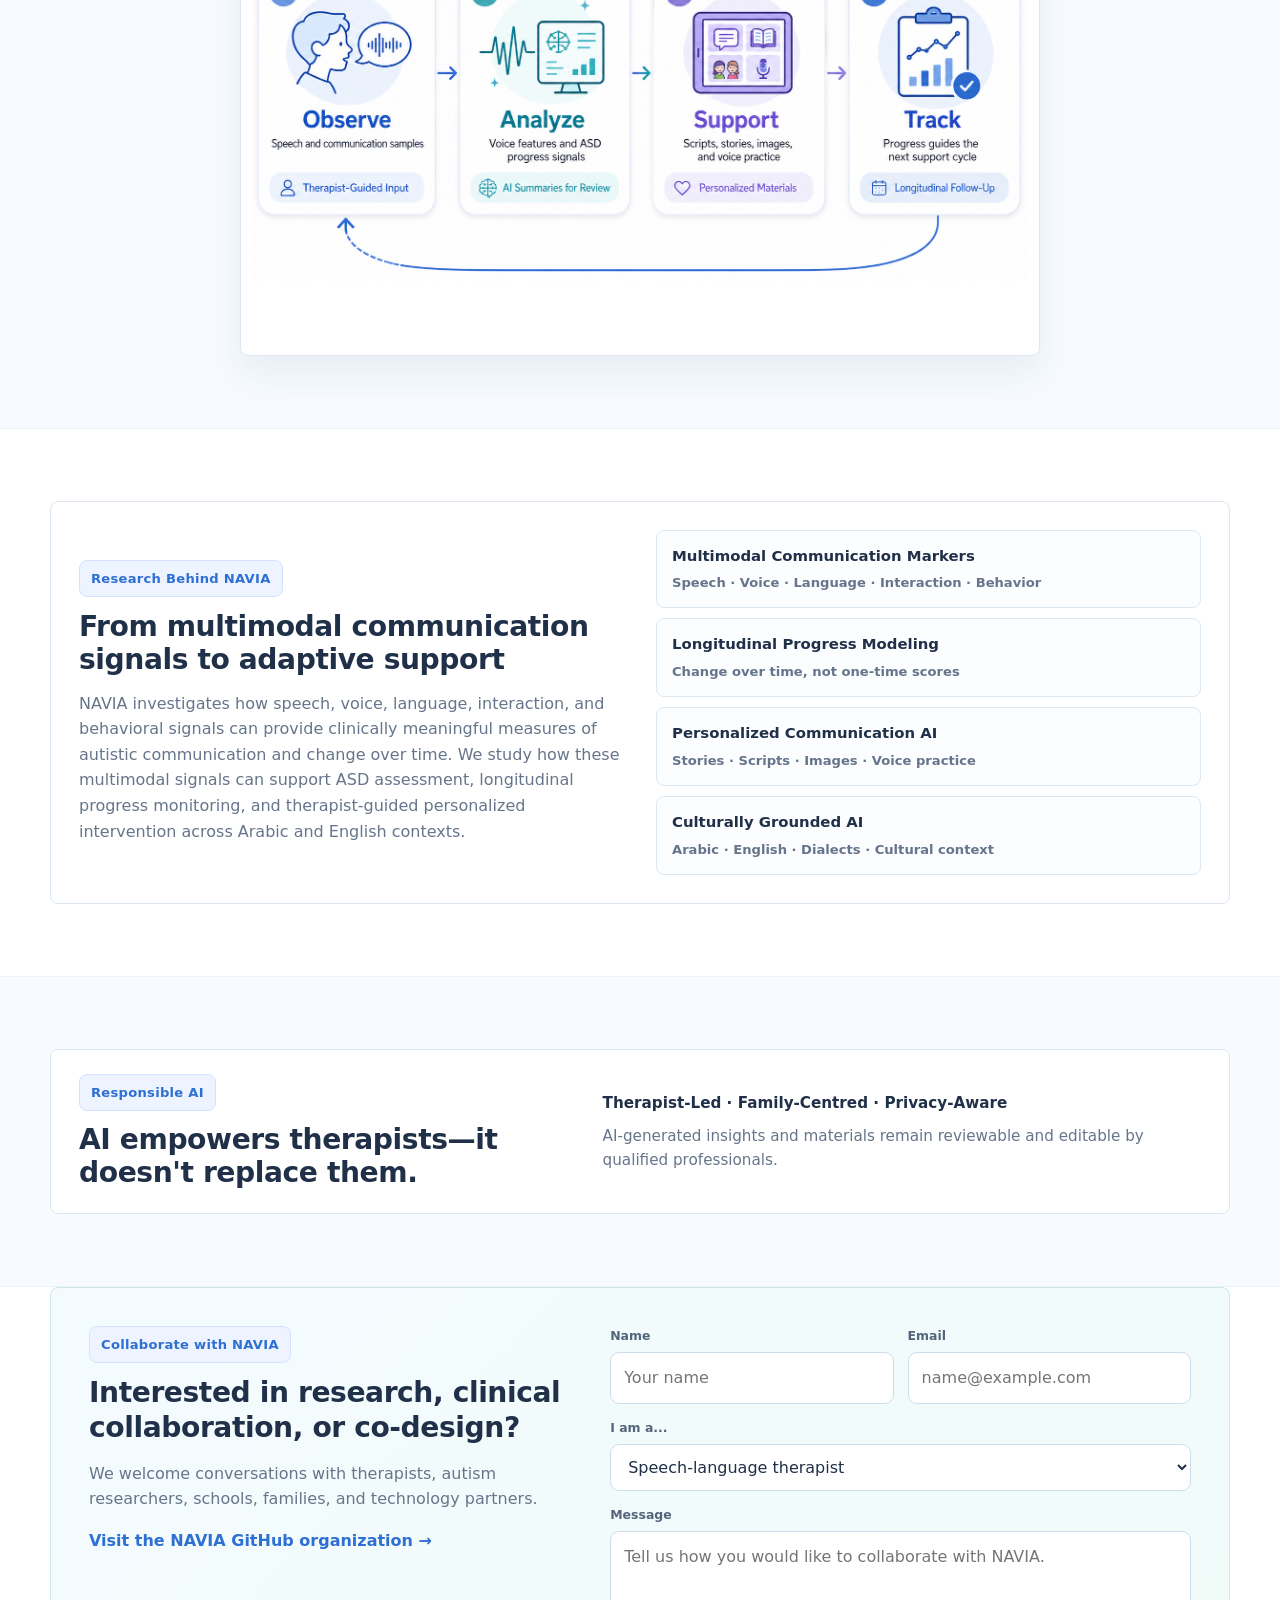
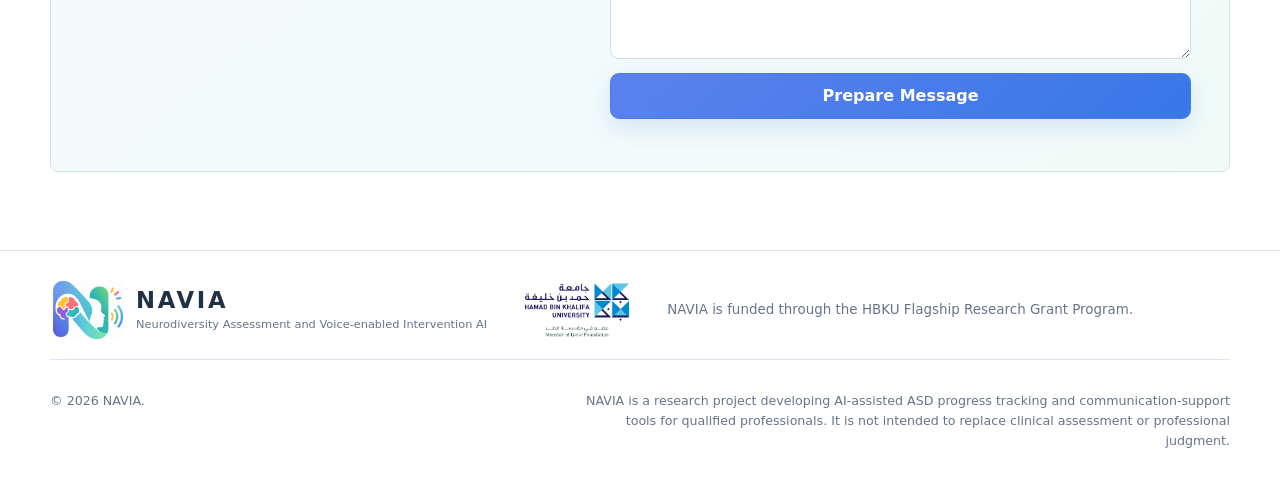
==== commit f10ba3b5: "Expand research themes section" ====
--- a/index.html
+++ b/index.html
@@ -144,17 +144,32 @@
       <div class="container research-card reveal">
         <div class="research-copy">
           <span class="eyebrow">Research Behind NAVIA</span>
+          <h2>From multimodal communication signals to adaptive support</h2>
           <p>
-            NAVIA researches multimodal speech, language, interaction, and behavioral signals for ASD
-            screening, longitudinal communication analysis, and personalized support, with a focus on
-            culturally grounded Arabic and English AI.
+            NAVIA investigates how speech, voice, language, interaction, and behavioral signals can
+            provide clinically meaningful measures of autistic communication and change over time.
+            We study how these multimodal signals can support ASD assessment, longitudinal progress
+            monitoring, and therapist-guided personalized intervention across Arabic and English contexts.
           </p>
         </div>
 
         <div class="research-tags" aria-label="NAVIA research areas">
-          <span>ASD &amp; Communication Signals</span>
-          <span>Longitudinal Tracking</span>
-          <span>Personalized Support</span>
+          <div>
+            <span>Multimodal Communication Markers</span>
+            <strong>Speech · Voice · Language · Interaction · Behavior</strong>
+          </div>
+          <div>
+            <span>Longitudinal Progress Modeling</span>
+            <strong>Change over time, not one-time scores</strong>
+          </div>
+          <div>
+            <span>Personalized Communication AI</span>
+            <strong>Stories · Scripts · Images · Voice practice</strong>
+          </div>
+          <div>
+            <span>Culturally Grounded AI</span>
+            <strong>Arabic · English · Dialects · Cultural context</strong>
+          </div>
         </div>
       </div>
     </section>
--- a/styles.css
+++ b/styles.css
@@ -163,6 +163,7 @@
 .section-heading { max-width: 760px; margin: 0 auto 38px; text-align: center; }
 .section-heading h2 { margin-top: 13px; }
 .section-heading p { margin: 14px 0 0; color: var(--muted); font-size: 1.02rem; }
+#workflow .section-heading { margin-bottom: 22px; }
 
 .core-grid {
   display: grid;
@@ -216,6 +217,8 @@
 }
 
 .workflow-diagram {
+  width: min(100%, 800px);
+  margin: 0 auto;
   overflow: hidden;
   border: 1px solid var(--line);
   border-radius: 8px;
@@ -230,32 +233,43 @@
 
 .research-card {
   display: grid;
-  grid-template-columns: 1.1fr .9fr;
-  gap: 34px;
+  grid-template-columns: 1fr 1fr;
+  gap: 32px;
   align-items: center;
   padding: 28px;
   border: 1px solid var(--line);
   border-radius: 8px;
   background: white;
 }
+.research-copy h2 {
+  margin-top: 13px;
+  font-size: clamp(1.45rem, 2.2vw, 2rem);
+}
 .research-copy p { margin: 14px 0 0; color: var(--muted); }
 .research-tags {
-  display: flex;
-  flex-wrap: wrap;
-  gap: 8px 14px;
-  padding: 16px;
+  display: grid;
+  gap: 10px;
+}
+.research-tags div {
+  padding: 14px 15px;
   border: 1px solid #dce8f2;
   border-radius: 8px;
   background: #fbfdff;
-  color: #52647b;
-  font-size: .86rem;
+}
+.research-tags span,
+.research-tags strong {
+  display: block;
+}
+.research-tags span {
+  color: var(--ink);
+  font-size: .93rem;
+  font-weight: 800;
+}
+.research-tags strong {
+  margin-top: 4px;
+  color: var(--muted);
+  font-size: .82rem;
   font-weight: 700;
-}
-.research-tags span + span::before {
-  content: "·";
-  margin-right: 14px;
-  color: #94a4b8;
-  font-weight: 800;
 }
 
 .responsible-block {
@@ -518,13 +532,7 @@
   .section { padding: 58px 0; }
   .resource-grid,
   .contact-form { grid-template-columns: 1fr; }
-  .workflow-diagram {
-    overflow-x: auto;
-    -webkit-overflow-scrolling: touch;
-  }
-  .workflow-diagram img {
-    min-width: 760px;
-  }
+  .workflow-diagram { width: 100%; }
   .contact-form .full { grid-column: auto; }
   .cta-card,
   .responsible-block { padding: 26px 20px; }
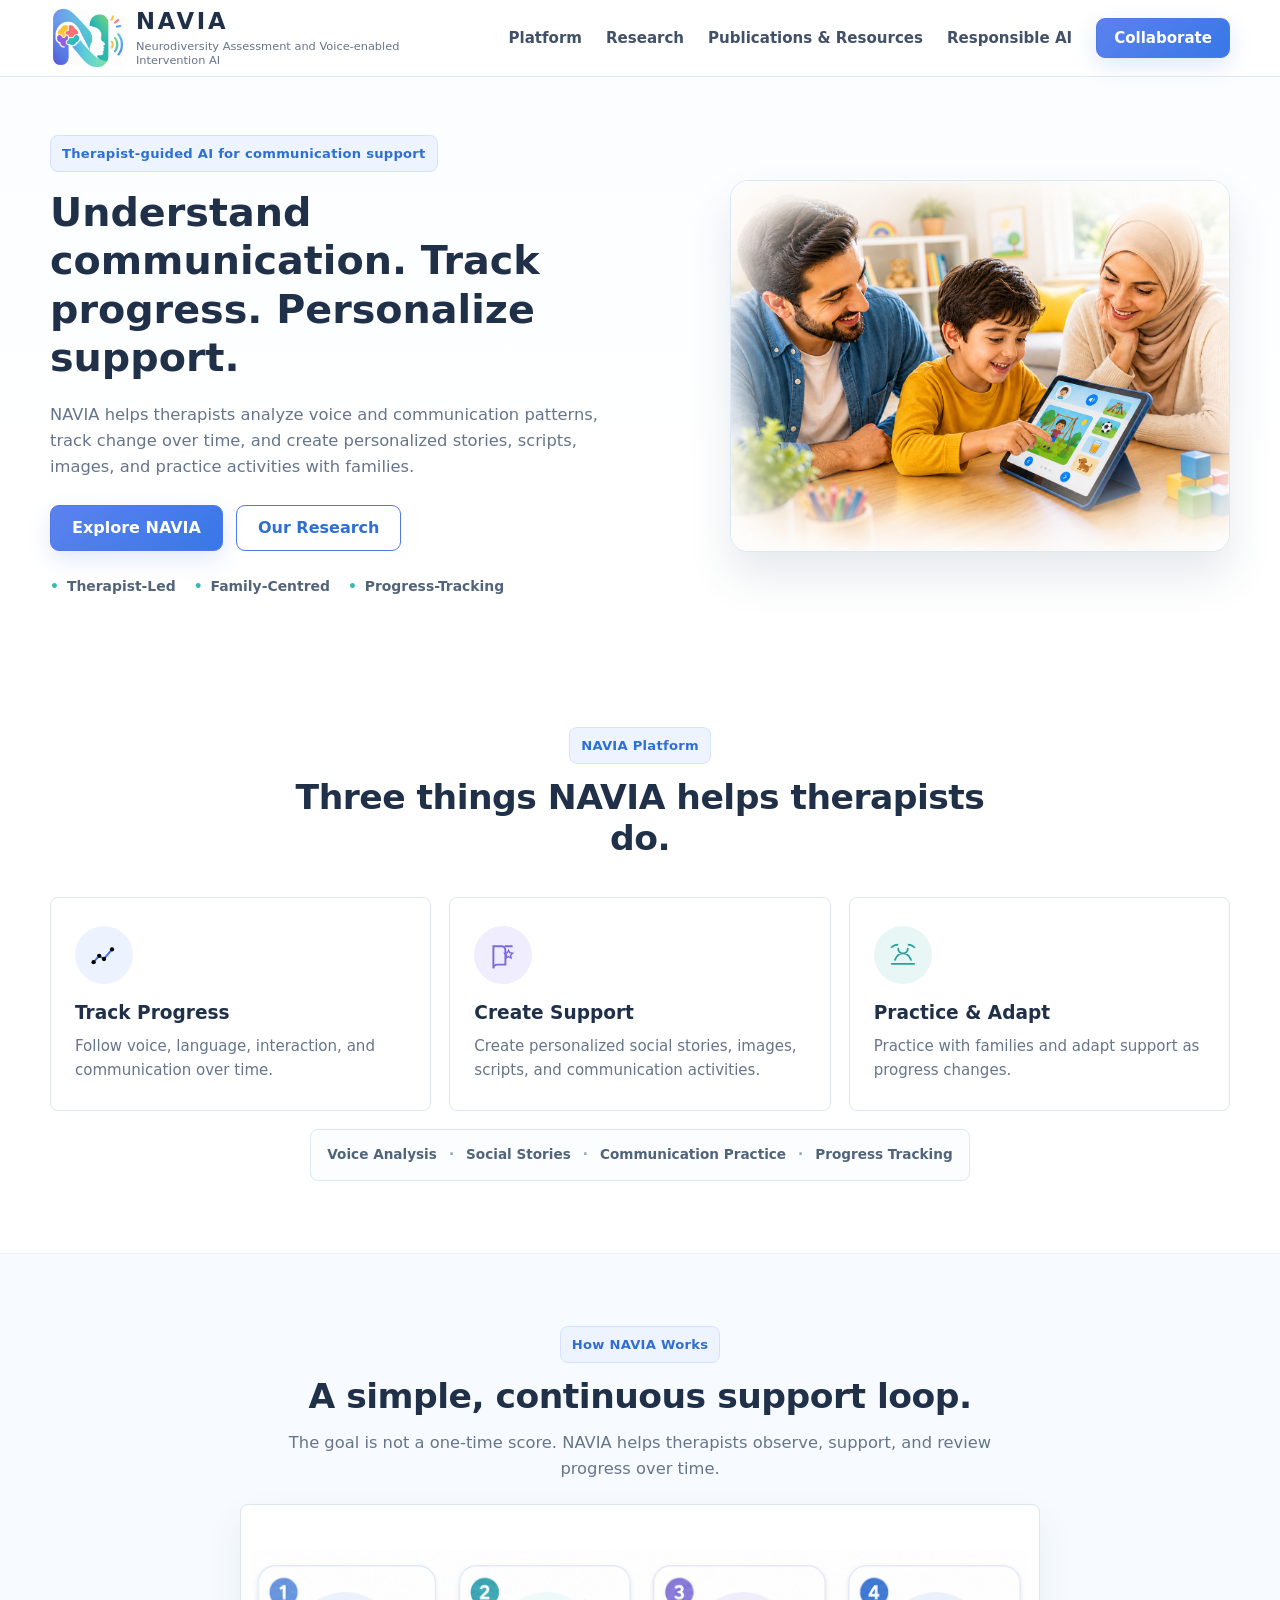
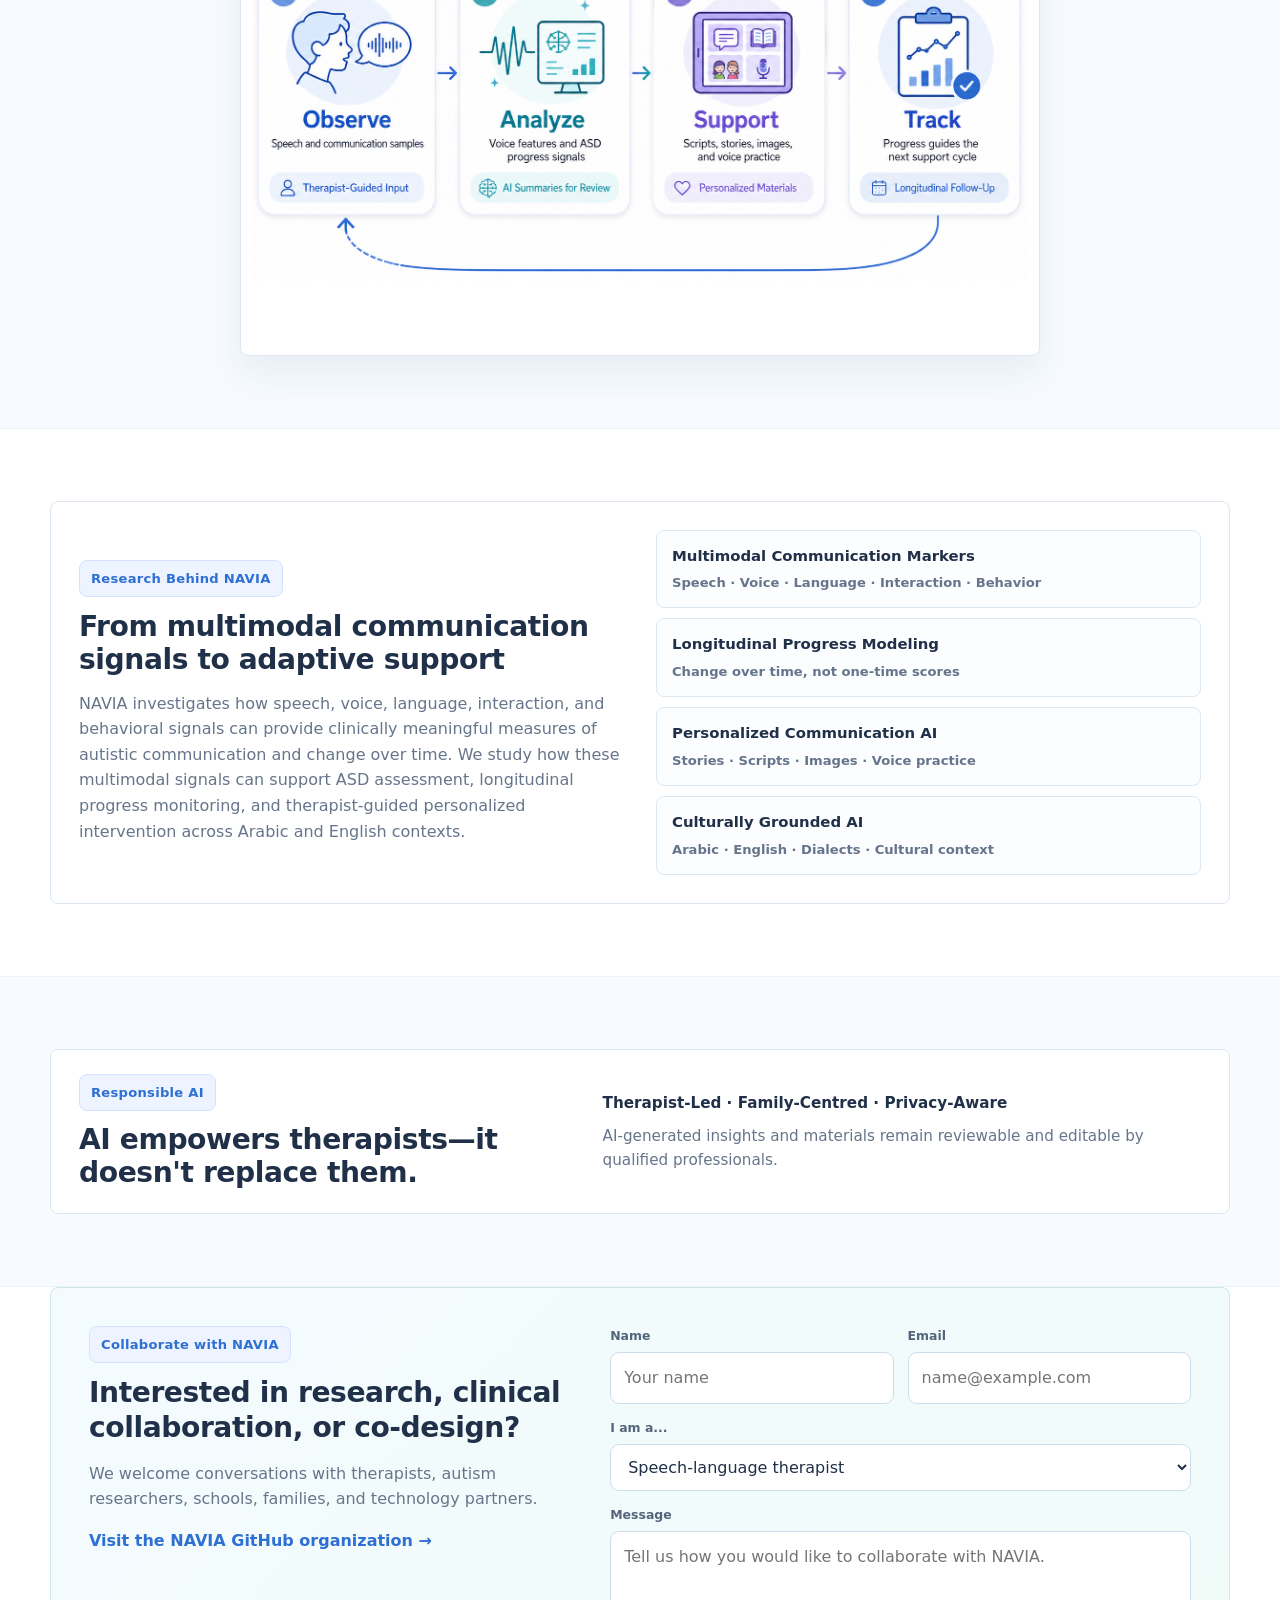
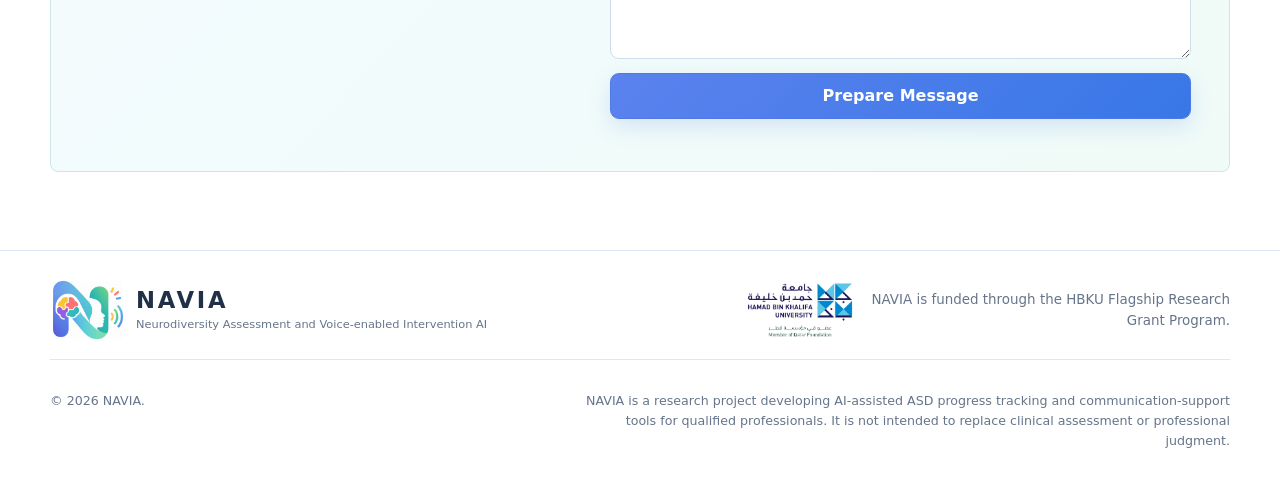
==== commit 8120a386: "Align footer funding to right" ====
--- a/index.html
+++ b/index.html
@@ -237,8 +237,10 @@
           <small>Neurodiversity Assessment and Voice-enabled Intervention AI</small>
         </span>
       </a>
-      <img src="assets/hbku-logo.png?v=20260819-funding" alt="Hamad Bin Khalifa University, Member of Qatar Foundation" width="627" height="318" />
-      <p>NAVIA is funded through the HBKU Flagship Research Grant Program.</p>
+      <div class="footer-funding-side">
+        <img src="assets/hbku-logo.png?v=20260819-funding" alt="Hamad Bin Khalifa University, Member of Qatar Foundation" width="627" height="318" />
+        <p>NAVIA is funded through the HBKU Flagship Research Grant Program.</p>
+      </div>
     </div>
     <div class="container footer-bottom">
       <p>© <span id="year"></span> NAVIA.</p>
--- a/styles.css
+++ b/styles.css
@@ -343,7 +343,8 @@
 .footer-brand-line {
   display: flex;
   align-items: center;
-  gap: 36px;
+  justify-content: space-between;
+  gap: 32px;
 }
 .footer-brand {
   flex: 0 0 auto;
@@ -354,15 +355,24 @@
   line-height: 1.35;
   white-space: nowrap;
 }
-.footer-brand-line > img {
+.footer-funding-side {
+  display: flex;
+  align-items: center;
+  justify-content: flex-end;
+  gap: 16px;
+  text-align: right;
+}
+.footer-funding-side img {
   width: 108px;
   height: auto;
+  flex: 0 0 auto;
   object-fit: contain;
 }
-.footer-brand-line p {
+.footer-funding-side p {
   margin: 0;
   color: var(--muted);
   font-size: .84rem;
+  max-width: 360px;
 }
 .footer-bottom {
   display: flex;
@@ -518,6 +528,7 @@
     flex-wrap: wrap;
     gap: 20px;
   }
+  .footer-funding-side { margin-left: auto; }
   .footer-bottom { flex-direction: column; }
   .footer-bottom p:last-child { text-align: left; }
 }
@@ -542,4 +553,9 @@
   }
   .footer-brand .brand-copy small { white-space: normal; }
   .footer-brand-line { flex-direction: column; }
-}
+  .footer-funding-side {
+    margin-left: 0;
+    justify-content: flex-start;
+    text-align: left;
+  }
+}
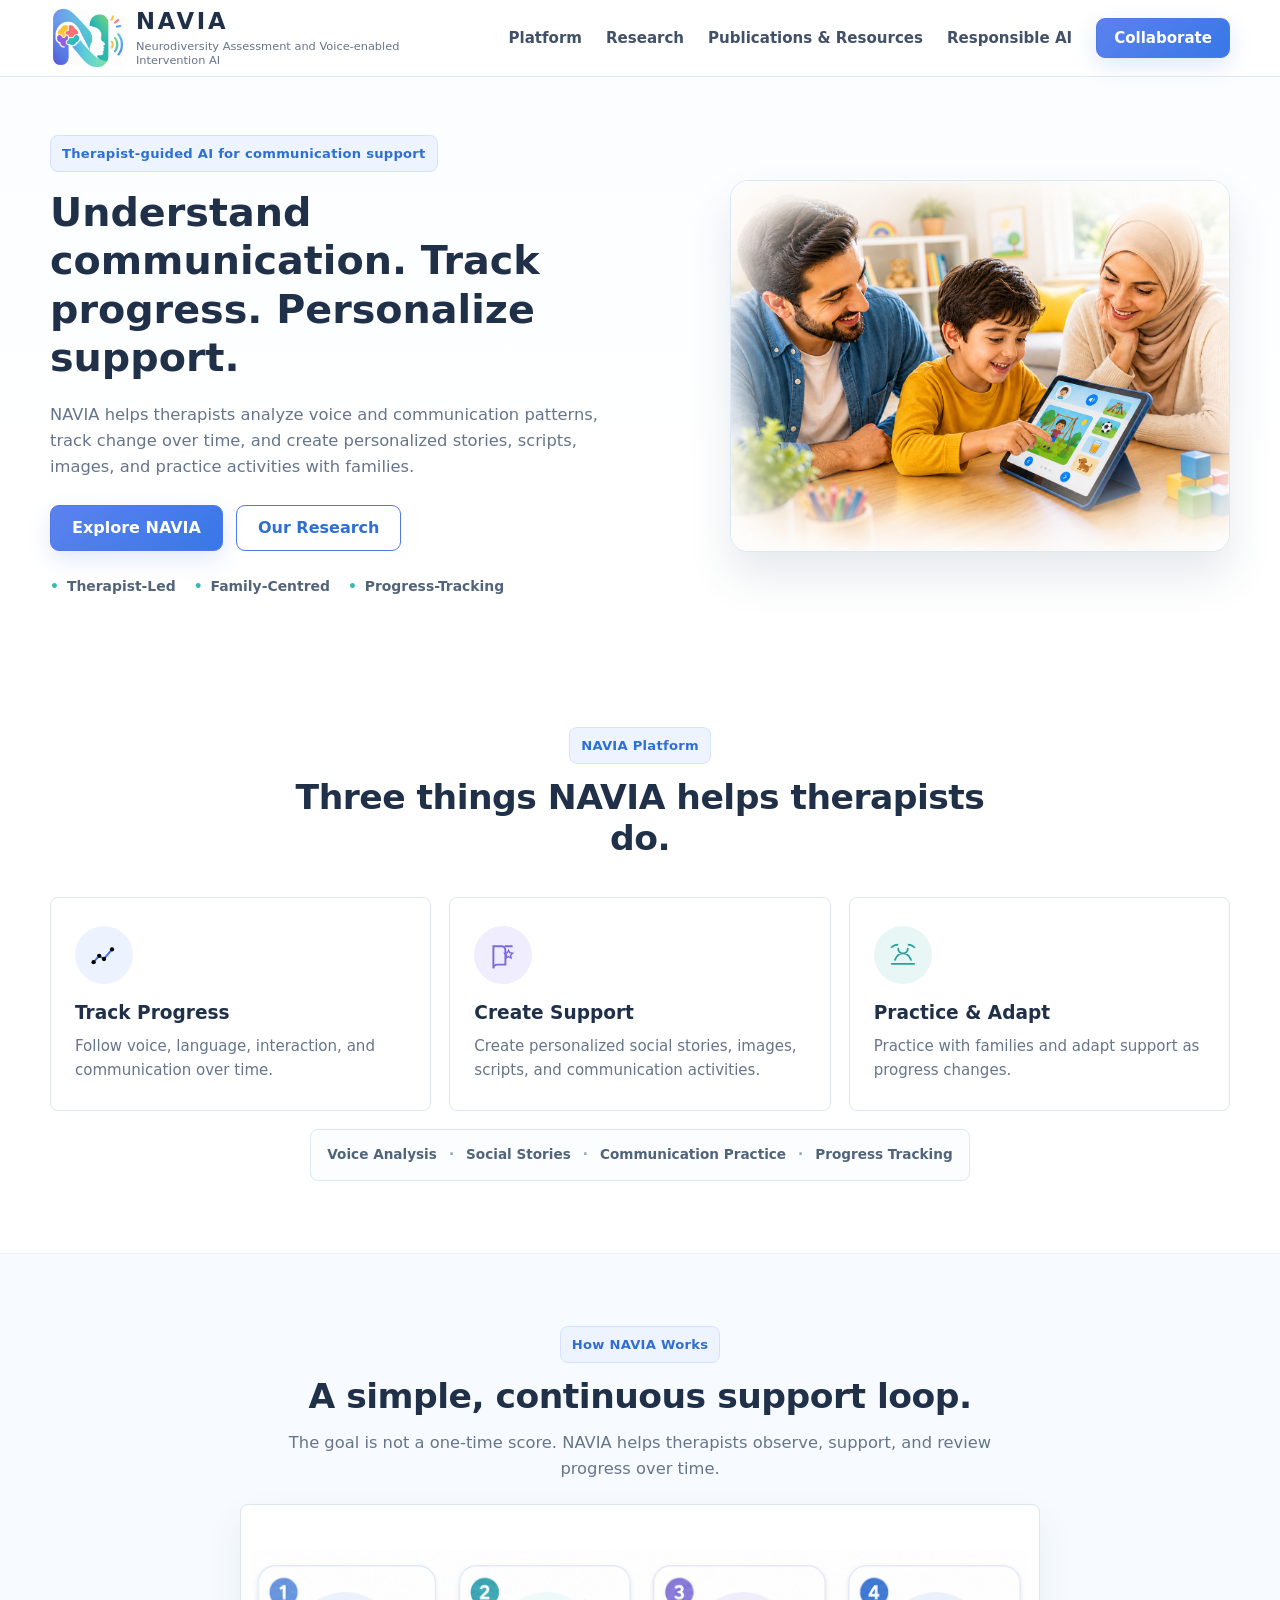
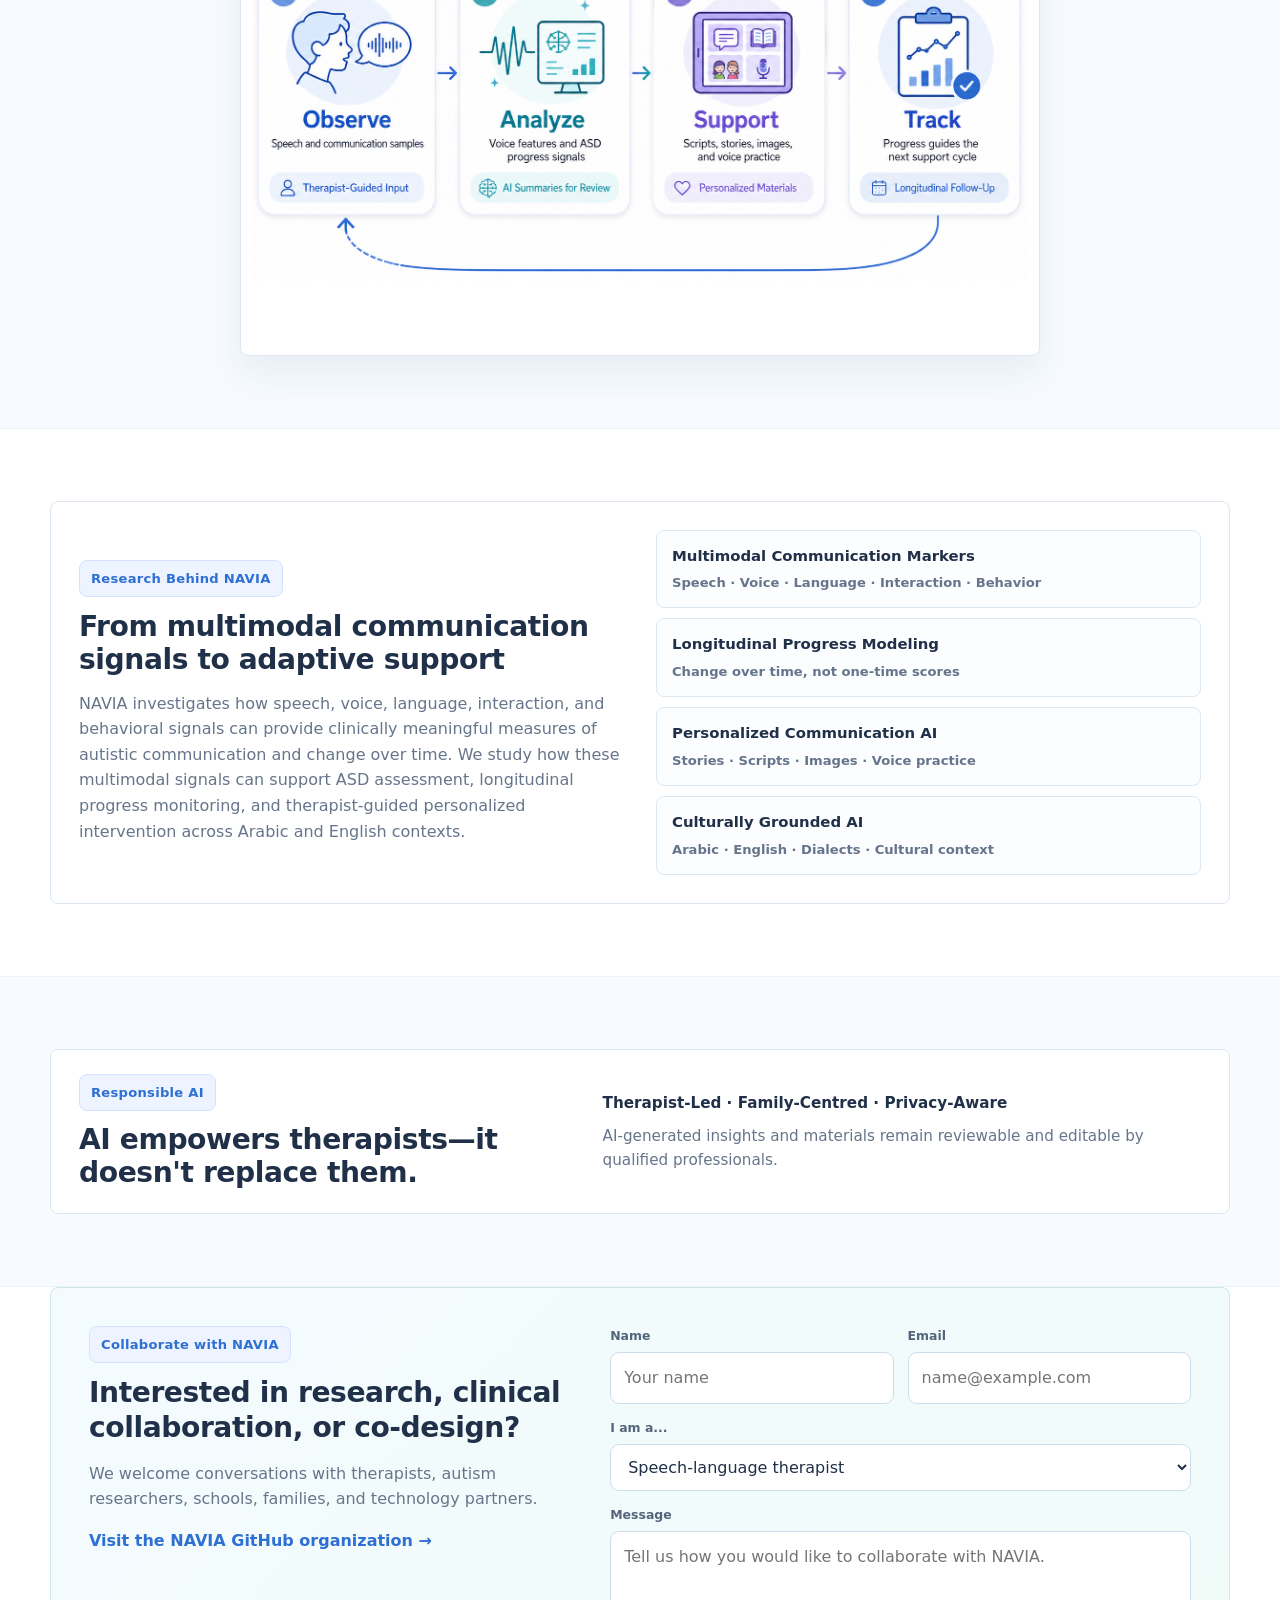
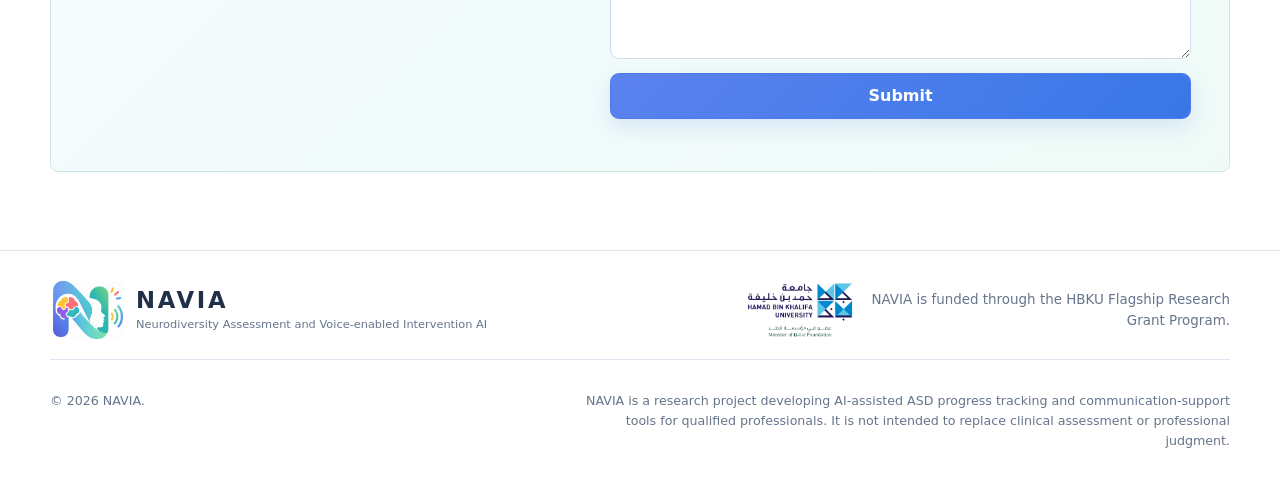
==== commit d2d5462f: "Update collaboration button label" ====
--- a/index.html
+++ b/index.html
@@ -221,7 +221,7 @@
             <span>Message</span>
             <textarea name="message" rows="4" placeholder="Tell us how you would like to collaborate with NAVIA."></textarea>
           </label>
-          <button class="button full" type="submit">Prepare Message</button>
+          <button class="button full" type="submit">Submit</button>
           <p class="form-note full" id="formMessage" aria-live="polite"></p>
         </form>
       </div>
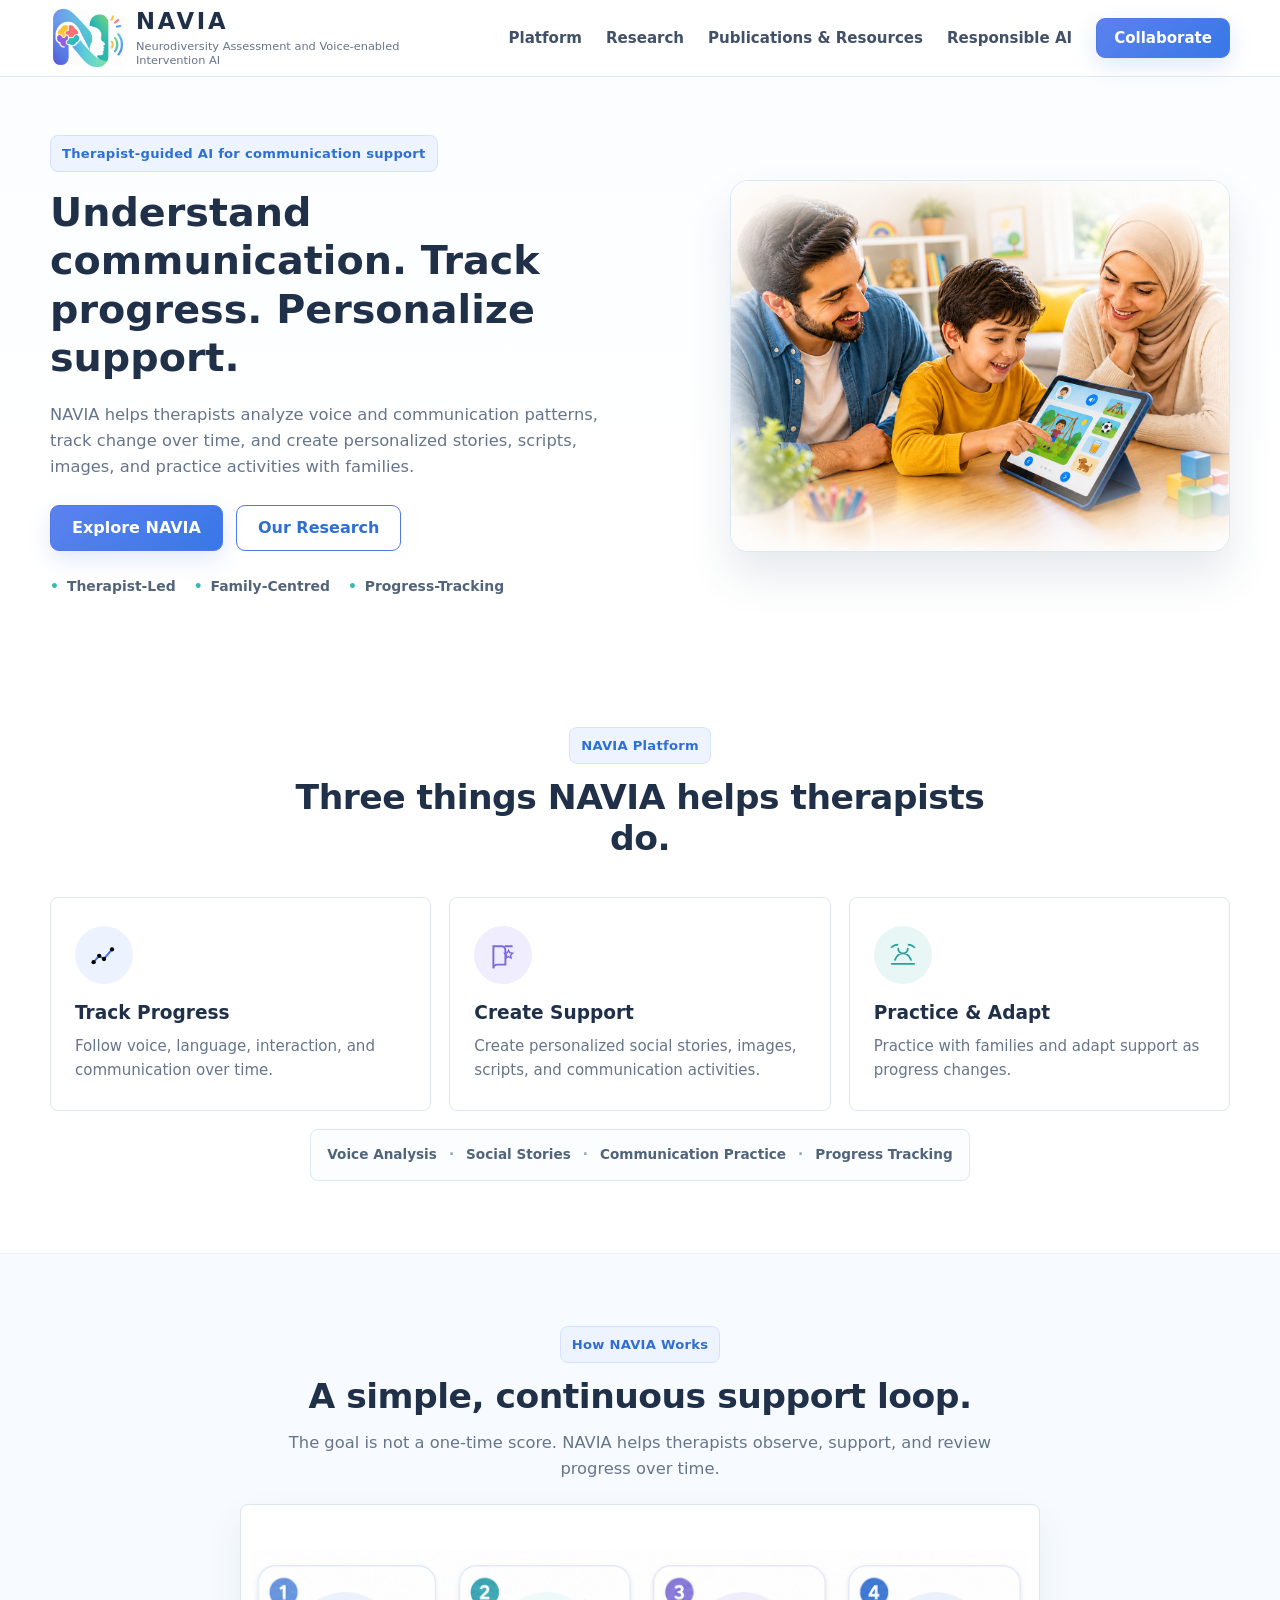
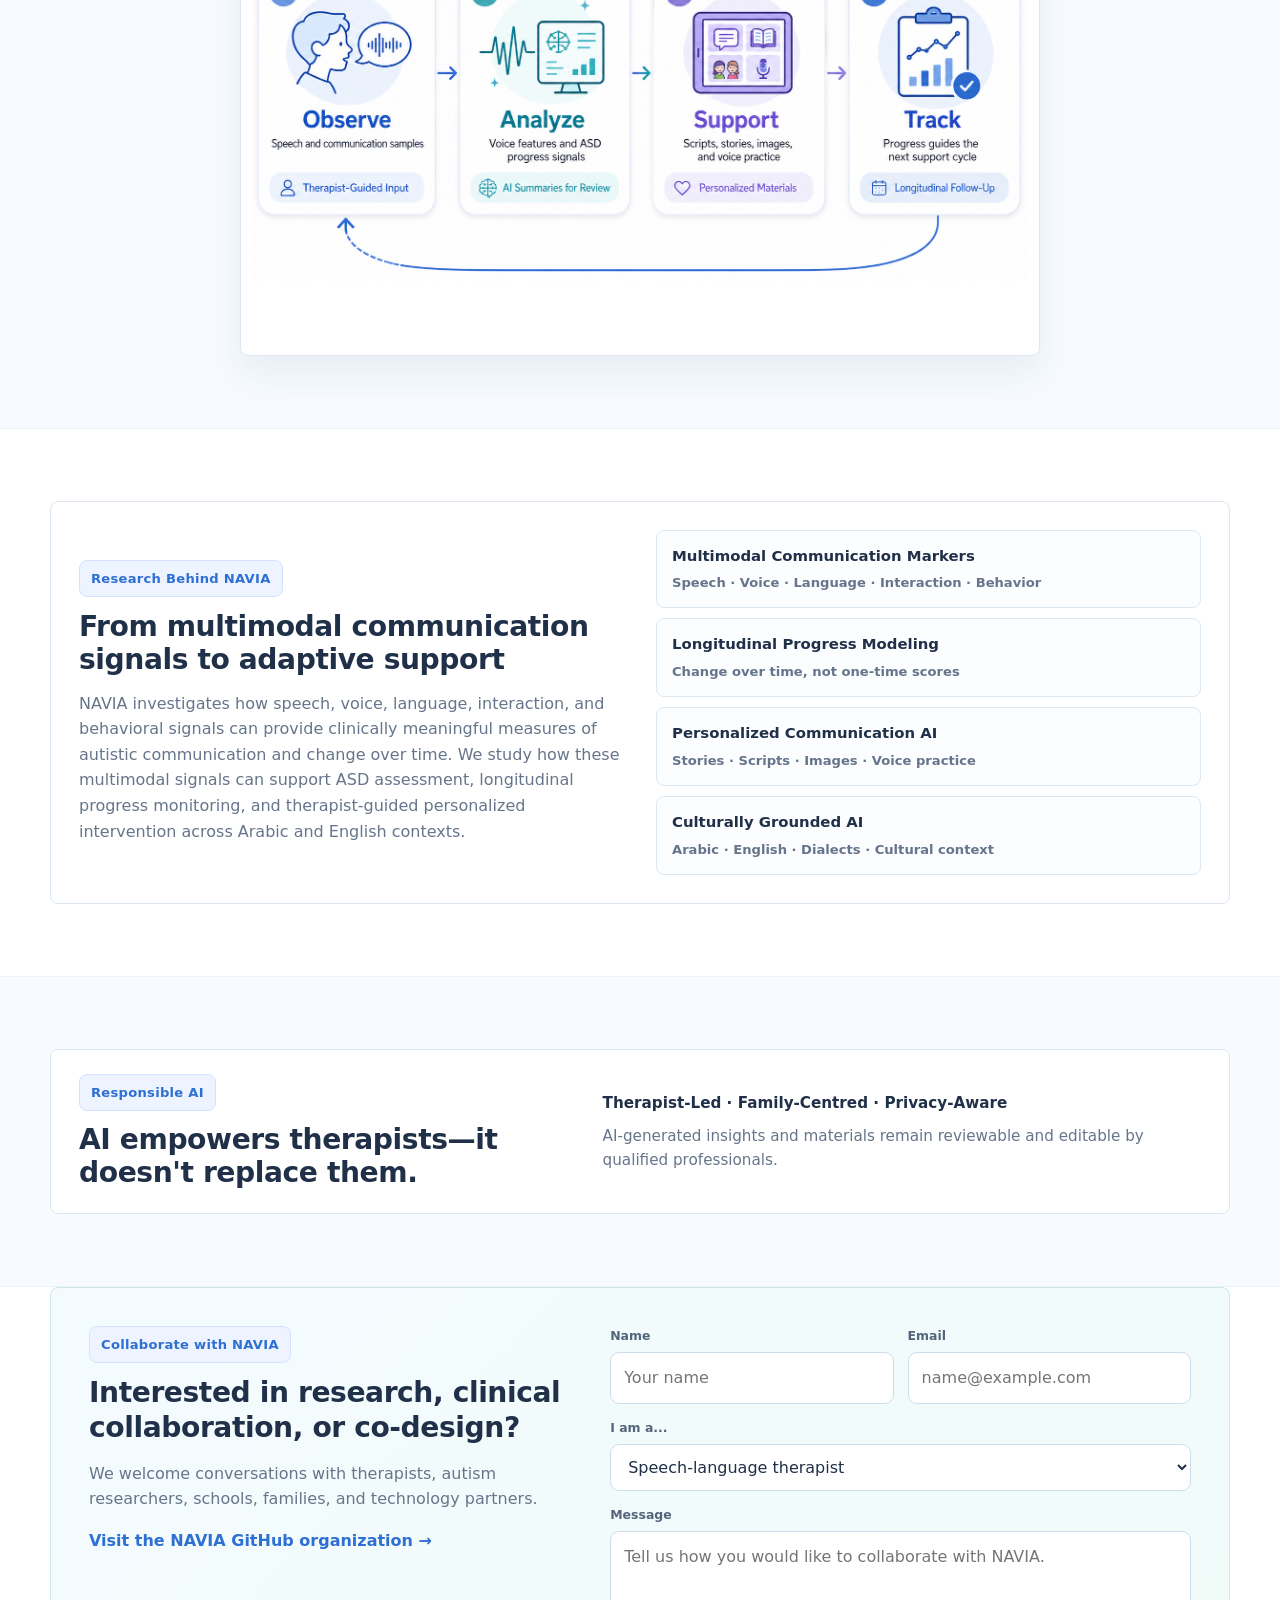
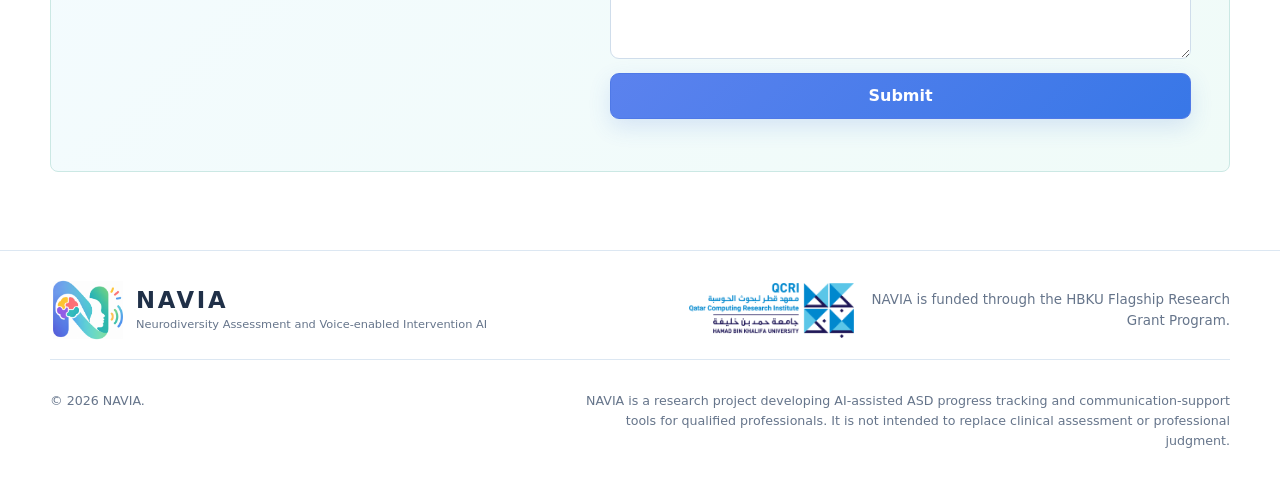
==== commit 249d12ec: "Replace footer HBKU logo with QCRI logo" ====
--- a/index.html
+++ b/index.html
@@ -238,7 +238,7 @@
         </span>
       </a>
       <div class="footer-funding-side">
-        <img src="assets/hbku-logo.png?v=20260819-funding" alt="Hamad Bin Khalifa University, Member of Qatar Foundation" width="627" height="318" />
+        <img src="assets/qcri-logo.png?v=20260819-qcri" alt="Qatar Computing Research Institute, Hamad Bin Khalifa University" width="768" height="256" />
         <p>NAVIA is funded through the HBKU Flagship Research Grant Program.</p>
       </div>
     </div>
--- a/styles.css
+++ b/styles.css
@@ -363,8 +363,8 @@
   text-align: right;
 }
 .footer-funding-side img {
-  width: 108px;
-  height: auto;
+  width: auto;
+  height: 55px;
   flex: 0 0 auto;
   object-fit: contain;
 }
@@ -558,4 +558,5 @@
     justify-content: flex-start;
     text-align: left;
   }
-}
+  .footer-funding-side img { height: 48px; }
+}
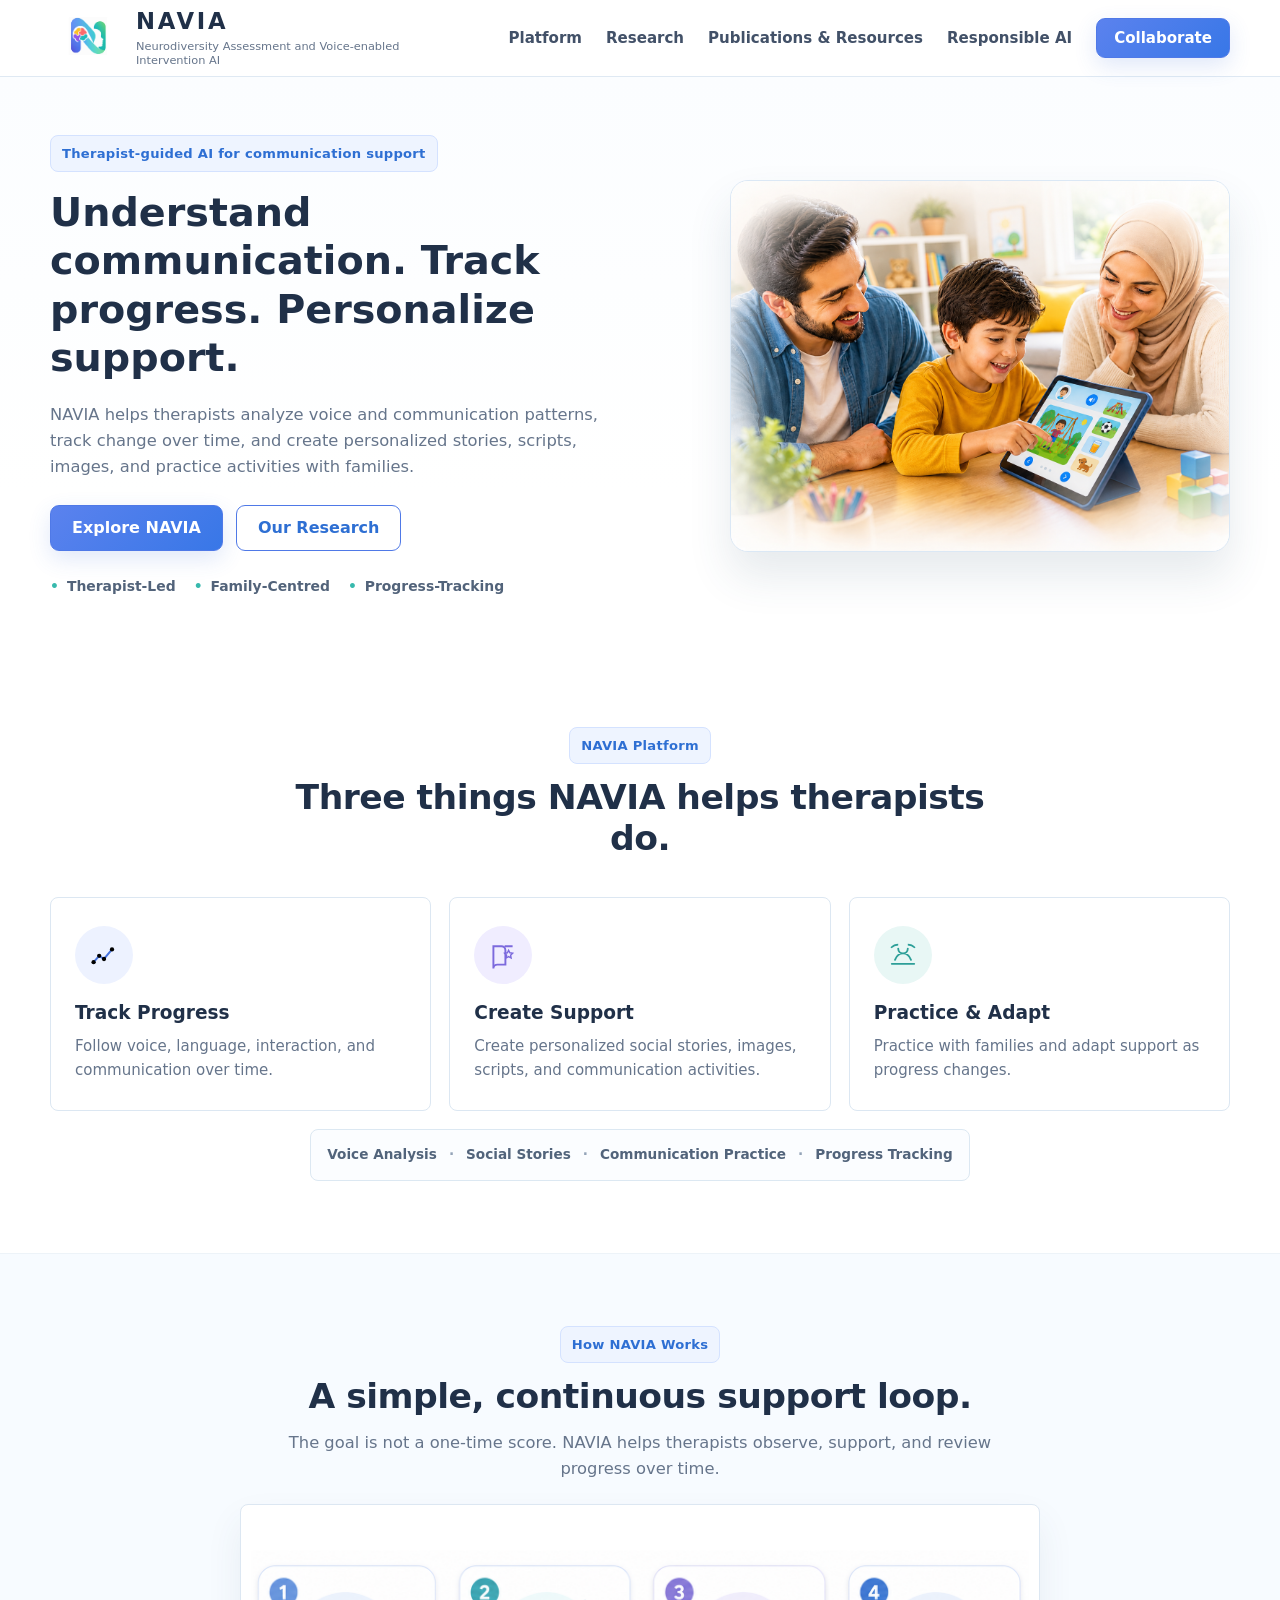
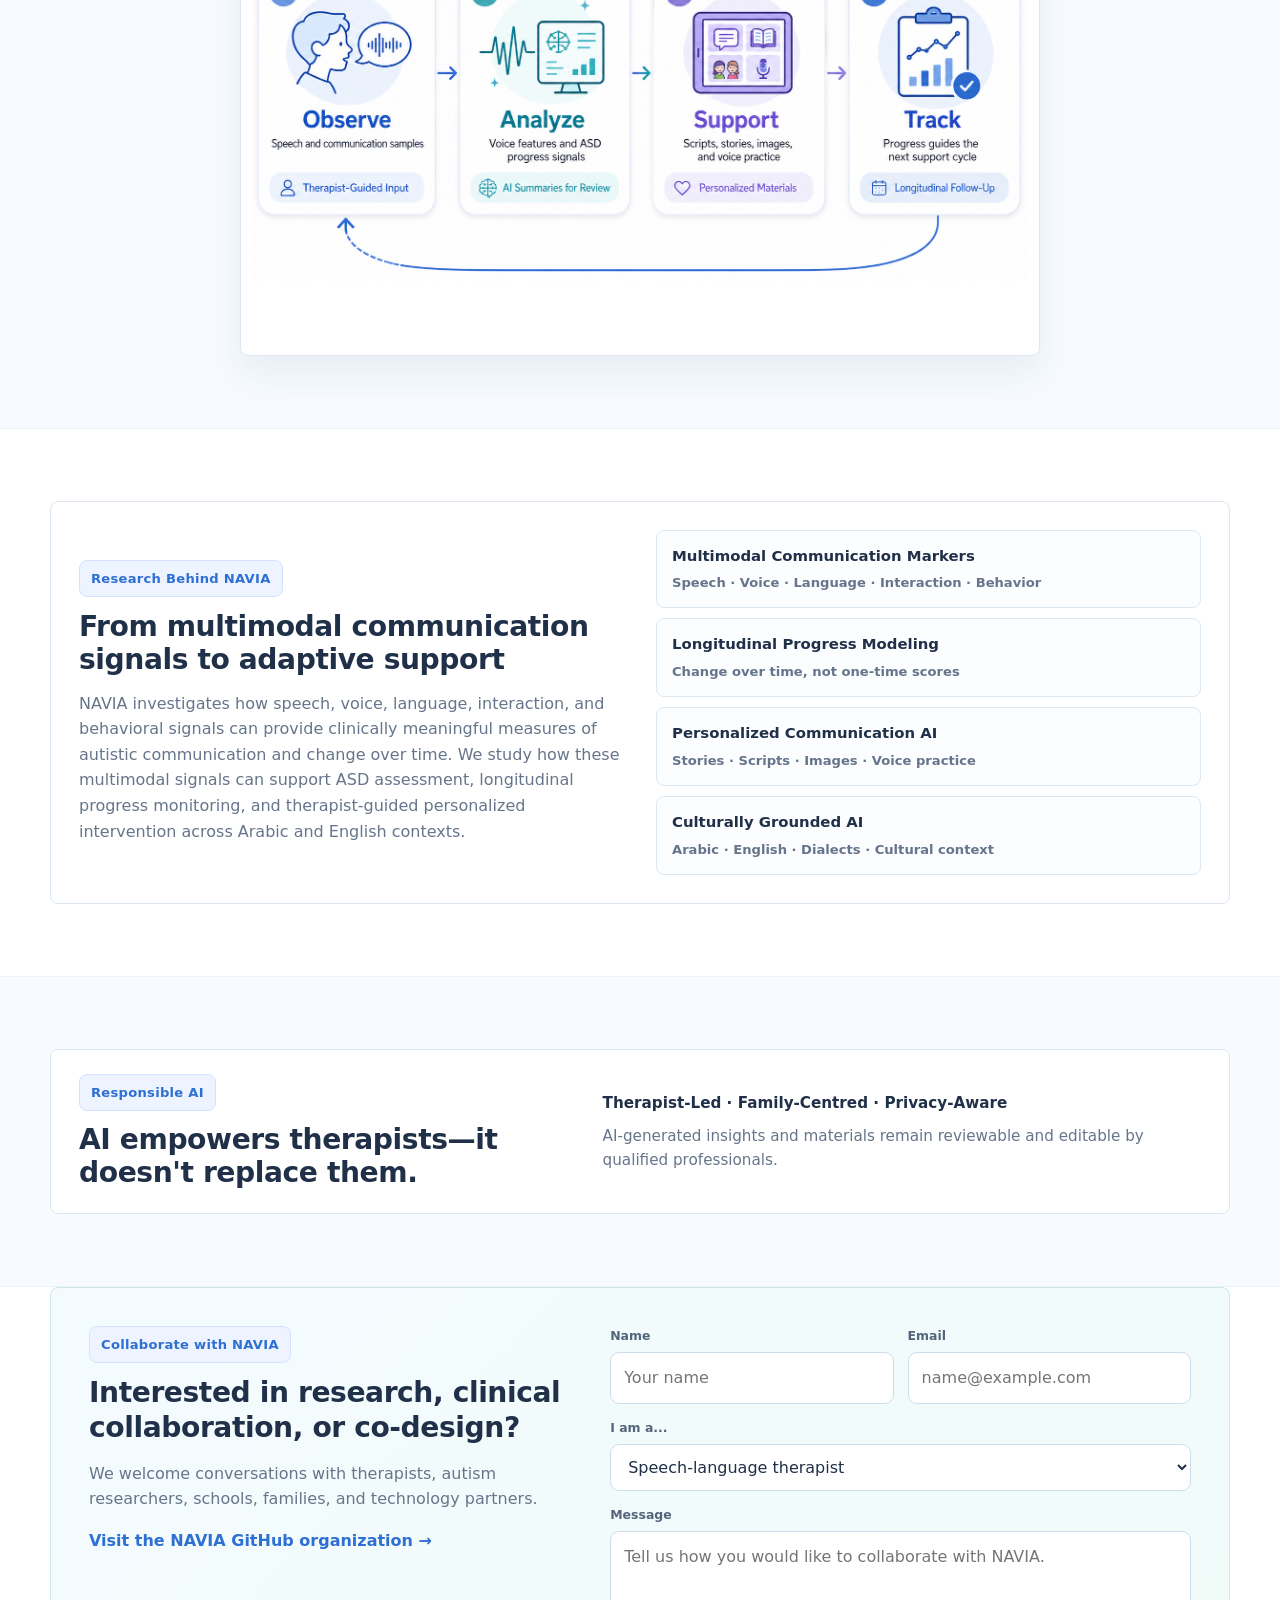
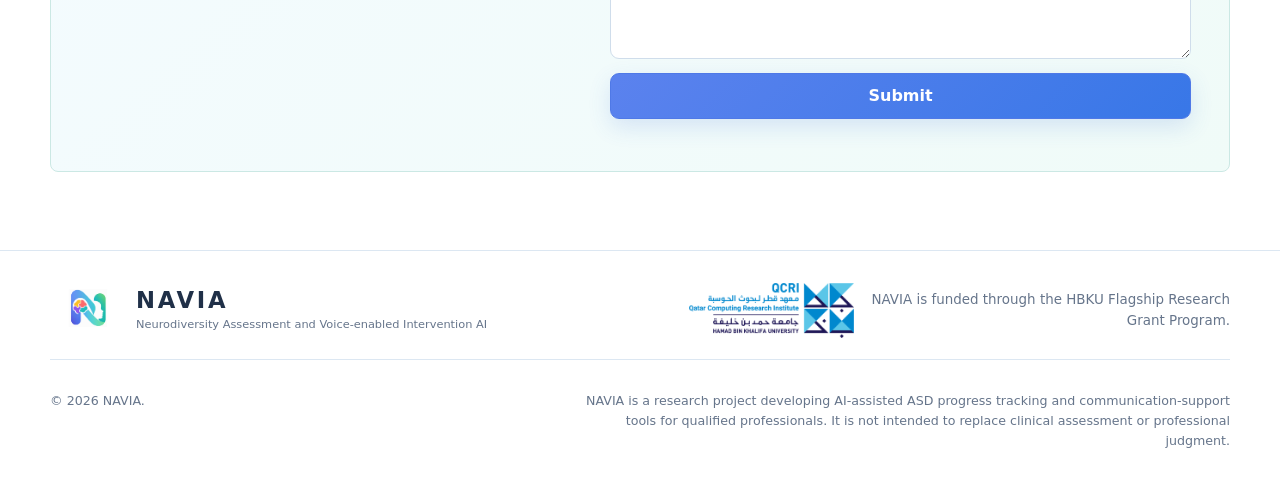
==== commit 6783a61c: "Update NAVIA logo" ====
--- a/index.html
+++ b/index.html
@@ -17,7 +17,7 @@
   <header class="site-header">
     <div class="container nav-wrap">
       <a class="brand" href="#home" aria-label="NAVIA home">
-        <img class="brand-mark" src="assets/navia-logo.png?v=20260818-adapted" alt="" width="80" height="80" />
+        <img class="brand-mark" src="assets/navia-logo.png?v=20260819-logo-2" alt="" width="80" height="80" />
         <span class="brand-copy">
           <strong>NAVIA</strong>
           <small>Neurodiversity Assessment and Voice-enabled Intervention AI</small>
@@ -231,7 +231,7 @@
   <footer class="site-footer">
     <div class="container footer-brand-line">
       <a class="brand footer-brand" href="#home">
-        <img class="brand-mark" src="assets/navia-logo.png?v=20260818-adapted" alt="" width="80" height="80" />
+        <img class="brand-mark" src="assets/navia-logo.png?v=20260819-logo-2" alt="" width="80" height="80" />
         <span class="brand-copy">
           <strong>NAVIA</strong>
           <small>Neurodiversity Assessment and Voice-enabled Intervention AI</small>
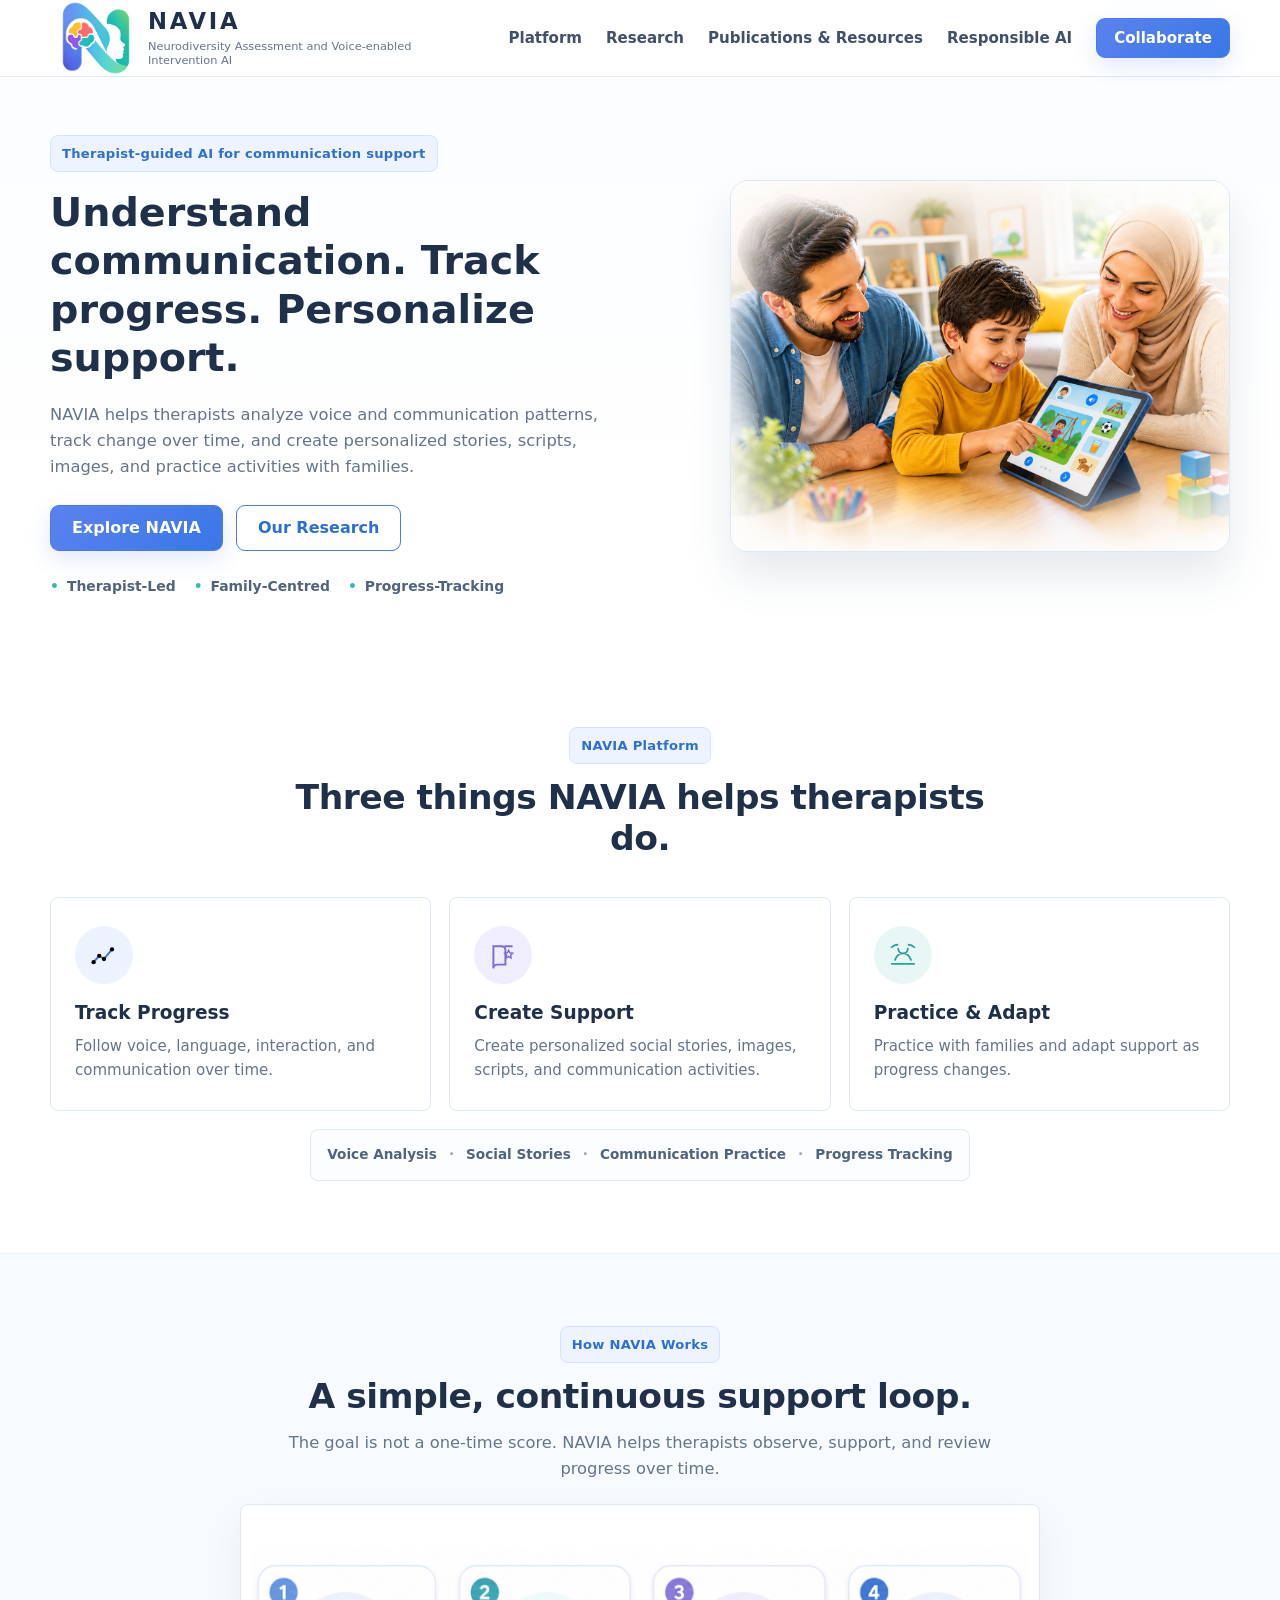
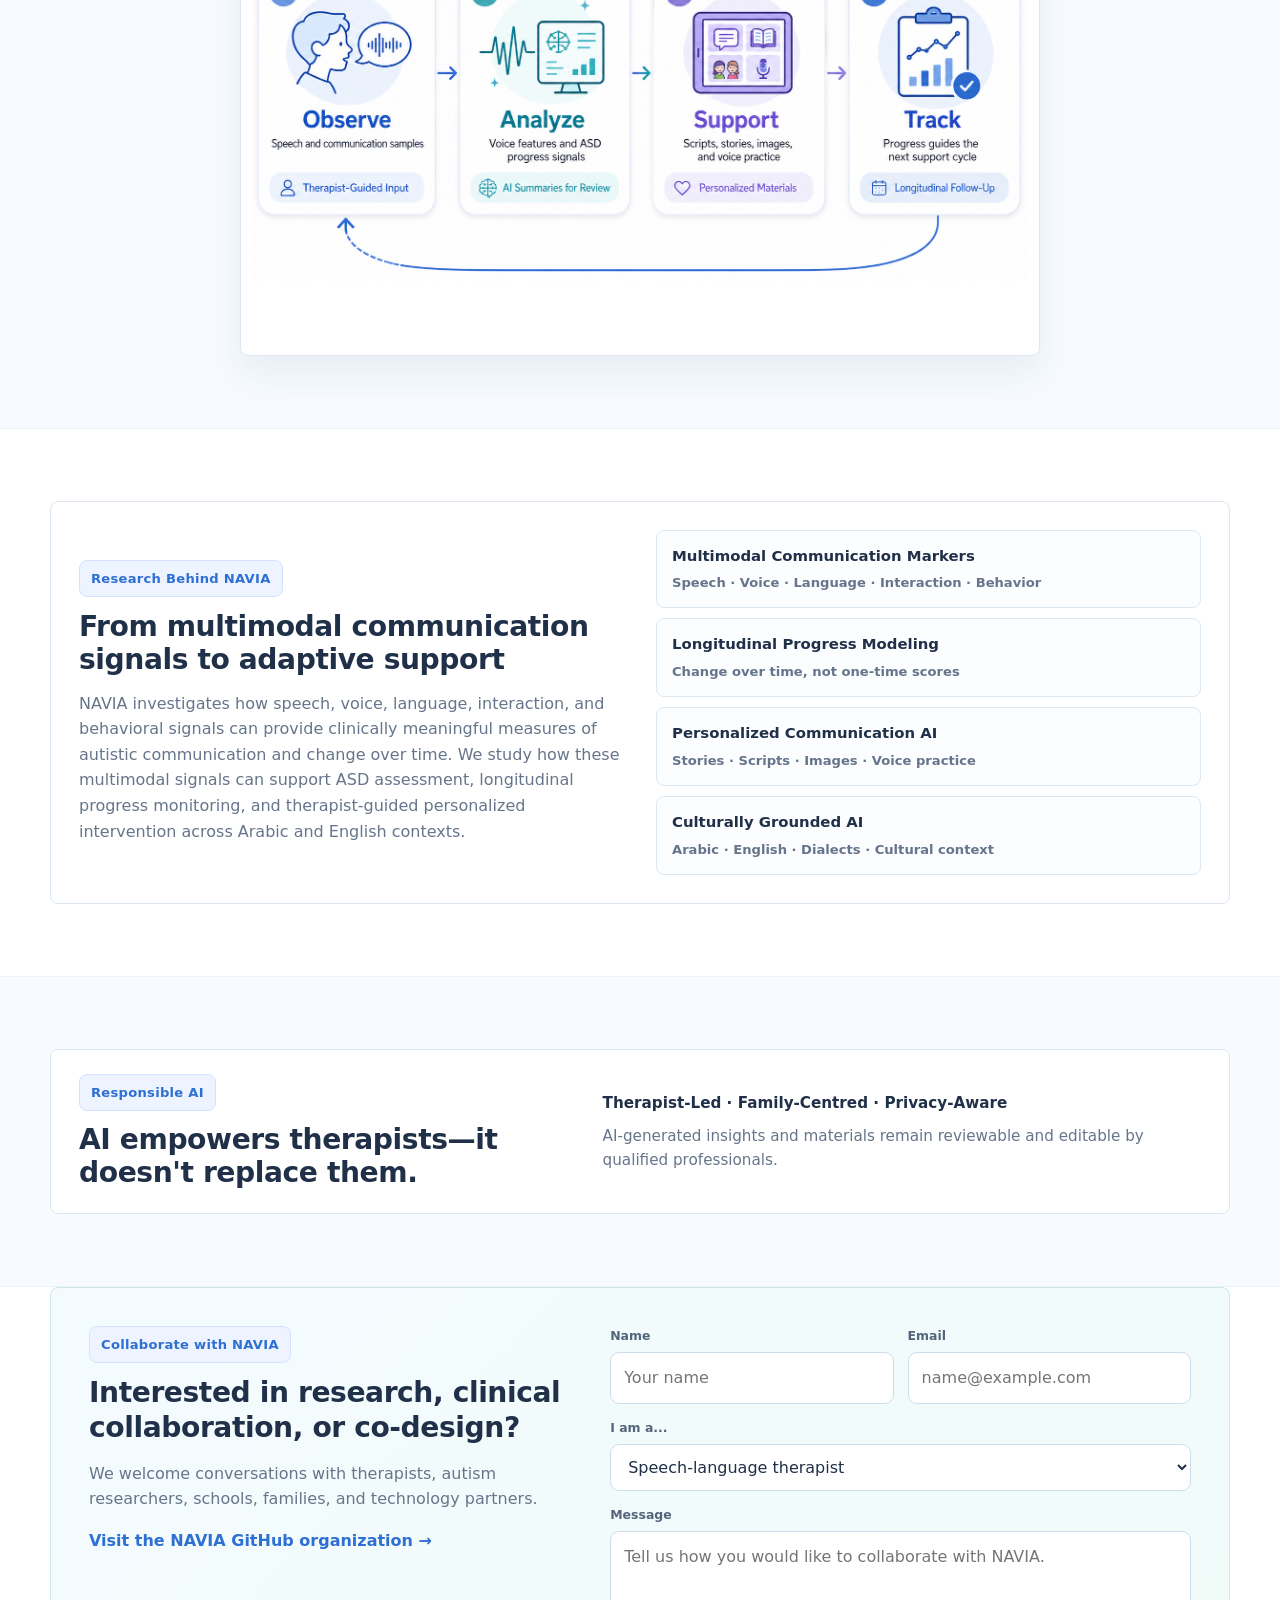
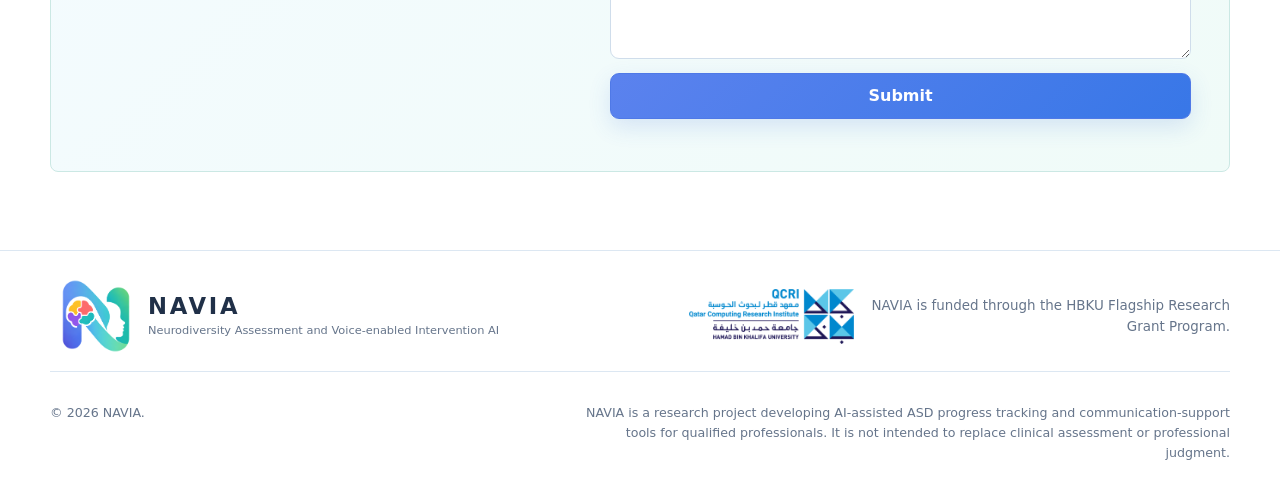
==== commit 21403ca3: "Trim NAVIA logo spacing" ====
--- a/index.html
+++ b/index.html
@@ -17,7 +17,7 @@
   <header class="site-header">
     <div class="container nav-wrap">
       <a class="brand" href="#home" aria-label="NAVIA home">
-        <img class="brand-mark" src="assets/navia-logo.png?v=20260819-logo-2" alt="" width="80" height="80" />
+        <img class="brand-mark" src="assets/navia-logo.png?v=20260819-logo-trim" alt="" width="80" height="80" />
         <span class="brand-copy">
           <strong>NAVIA</strong>
           <small>Neurodiversity Assessment and Voice-enabled Intervention AI</small>
@@ -231,7 +231,7 @@
   <footer class="site-footer">
     <div class="container footer-brand-line">
       <a class="brand footer-brand" href="#home">
-        <img class="brand-mark" src="assets/navia-logo.png?v=20260819-logo-2" alt="" width="80" height="80" />
+        <img class="brand-mark" src="assets/navia-logo.png?v=20260819-logo-trim" alt="" width="80" height="80" />
         <span class="brand-copy">
           <strong>NAVIA</strong>
           <small>Neurodiversity Assessment and Voice-enabled Intervention AI</small>
--- a/styles.css
+++ b/styles.css
@@ -55,8 +55,8 @@
   justify-content: space-between;
   gap: 24px;
 }
-.brand { display: inline-flex; align-items: center; gap: 10px; }
-.brand-mark { width: 76px; height: 62px; object-fit: contain; flex: 0 0 auto; }
+.brand { display: inline-flex; align-items: center; gap: 6px; }
+.brand-mark { width: 92px; height: 74px; object-fit: contain; flex: 0 0 auto; }
 .brand-copy { display: flex; flex-direction: column; line-height: 1.08; }
 .brand-copy strong { font-size: 1.42rem; letter-spacing: .12em; font-weight: 700; }
 .brand-copy small {
@@ -536,7 +536,7 @@
 @media (max-width: 560px) {
   .brand-copy small { display: none; }
   .nav-wrap { min-height: 68px; }
-  .brand-mark { width: 68px; height: 54px; }
+  .brand-mark { width: 78px; height: 62px; }
   .hero { padding: 34px 0 48px; }
   .hero-title { font-size: 1.85rem; }
   .hero-actions { flex-direction: column; align-items: stretch; }
